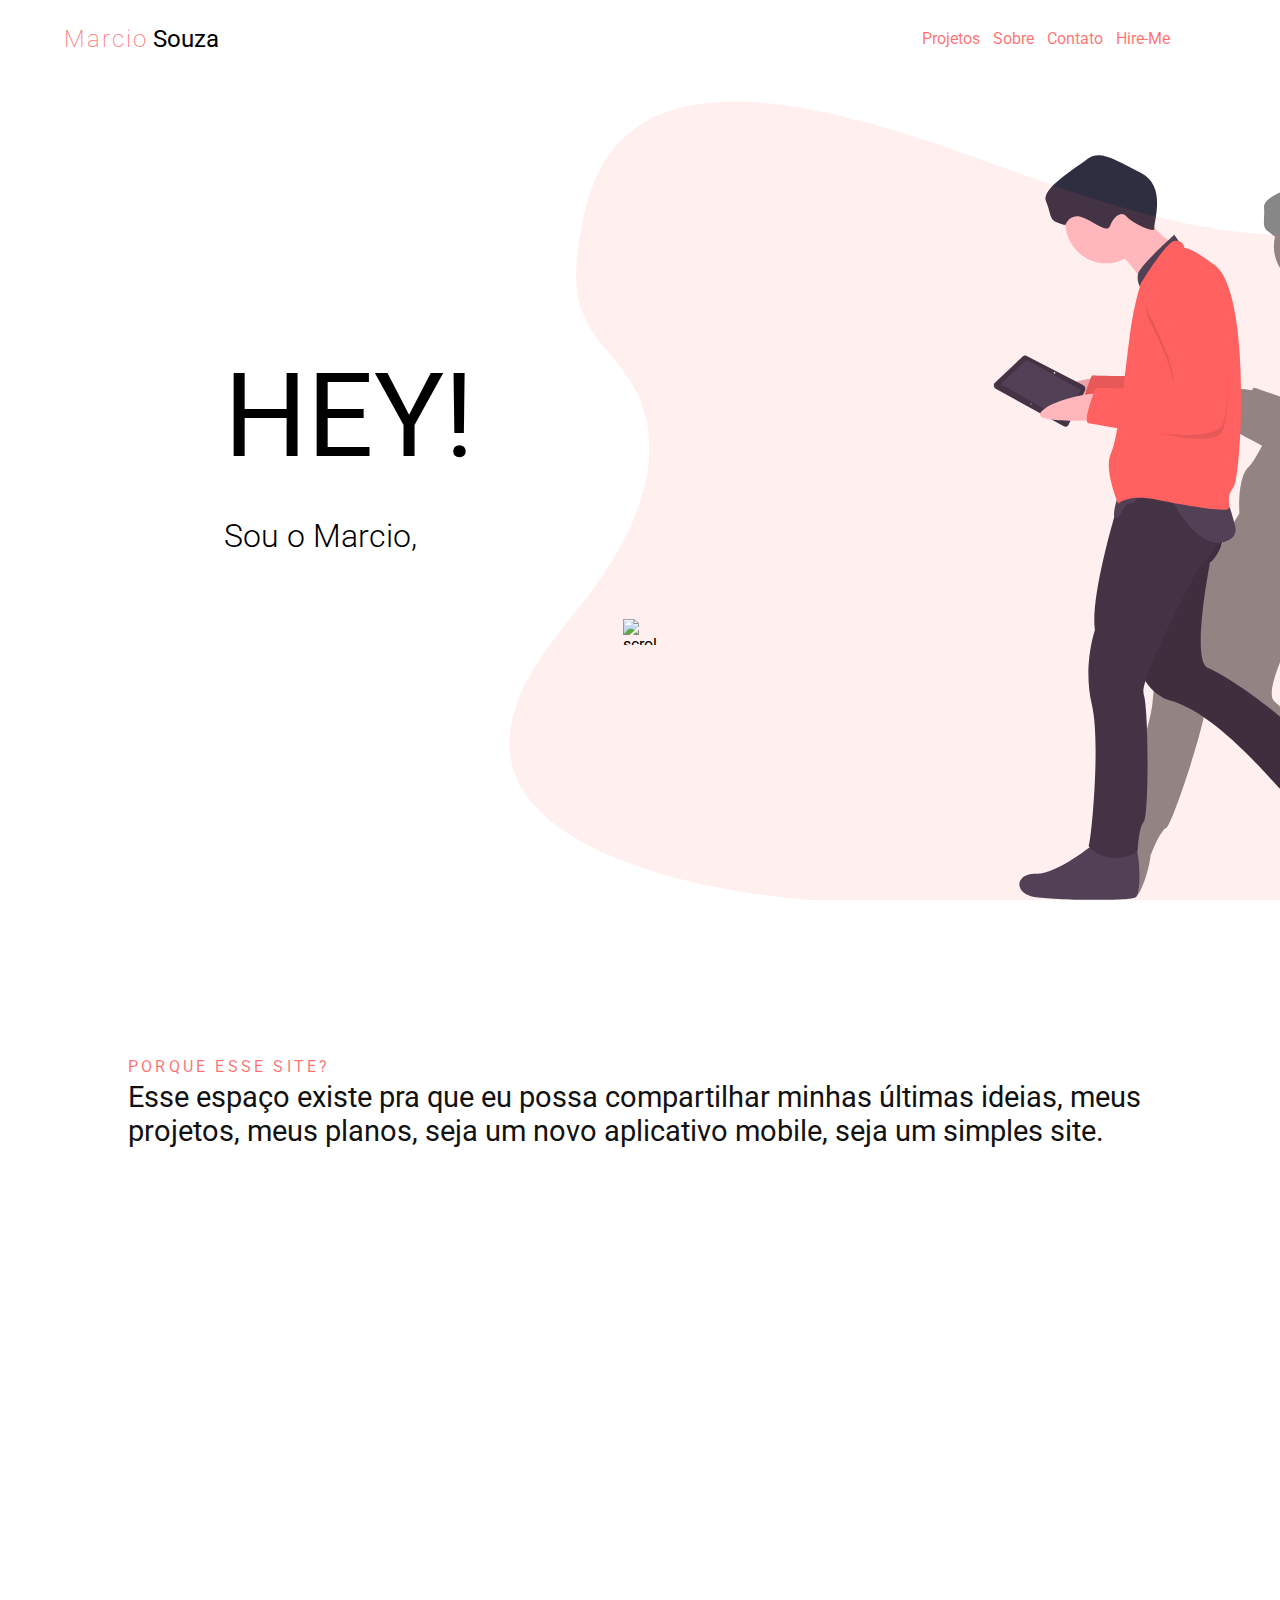
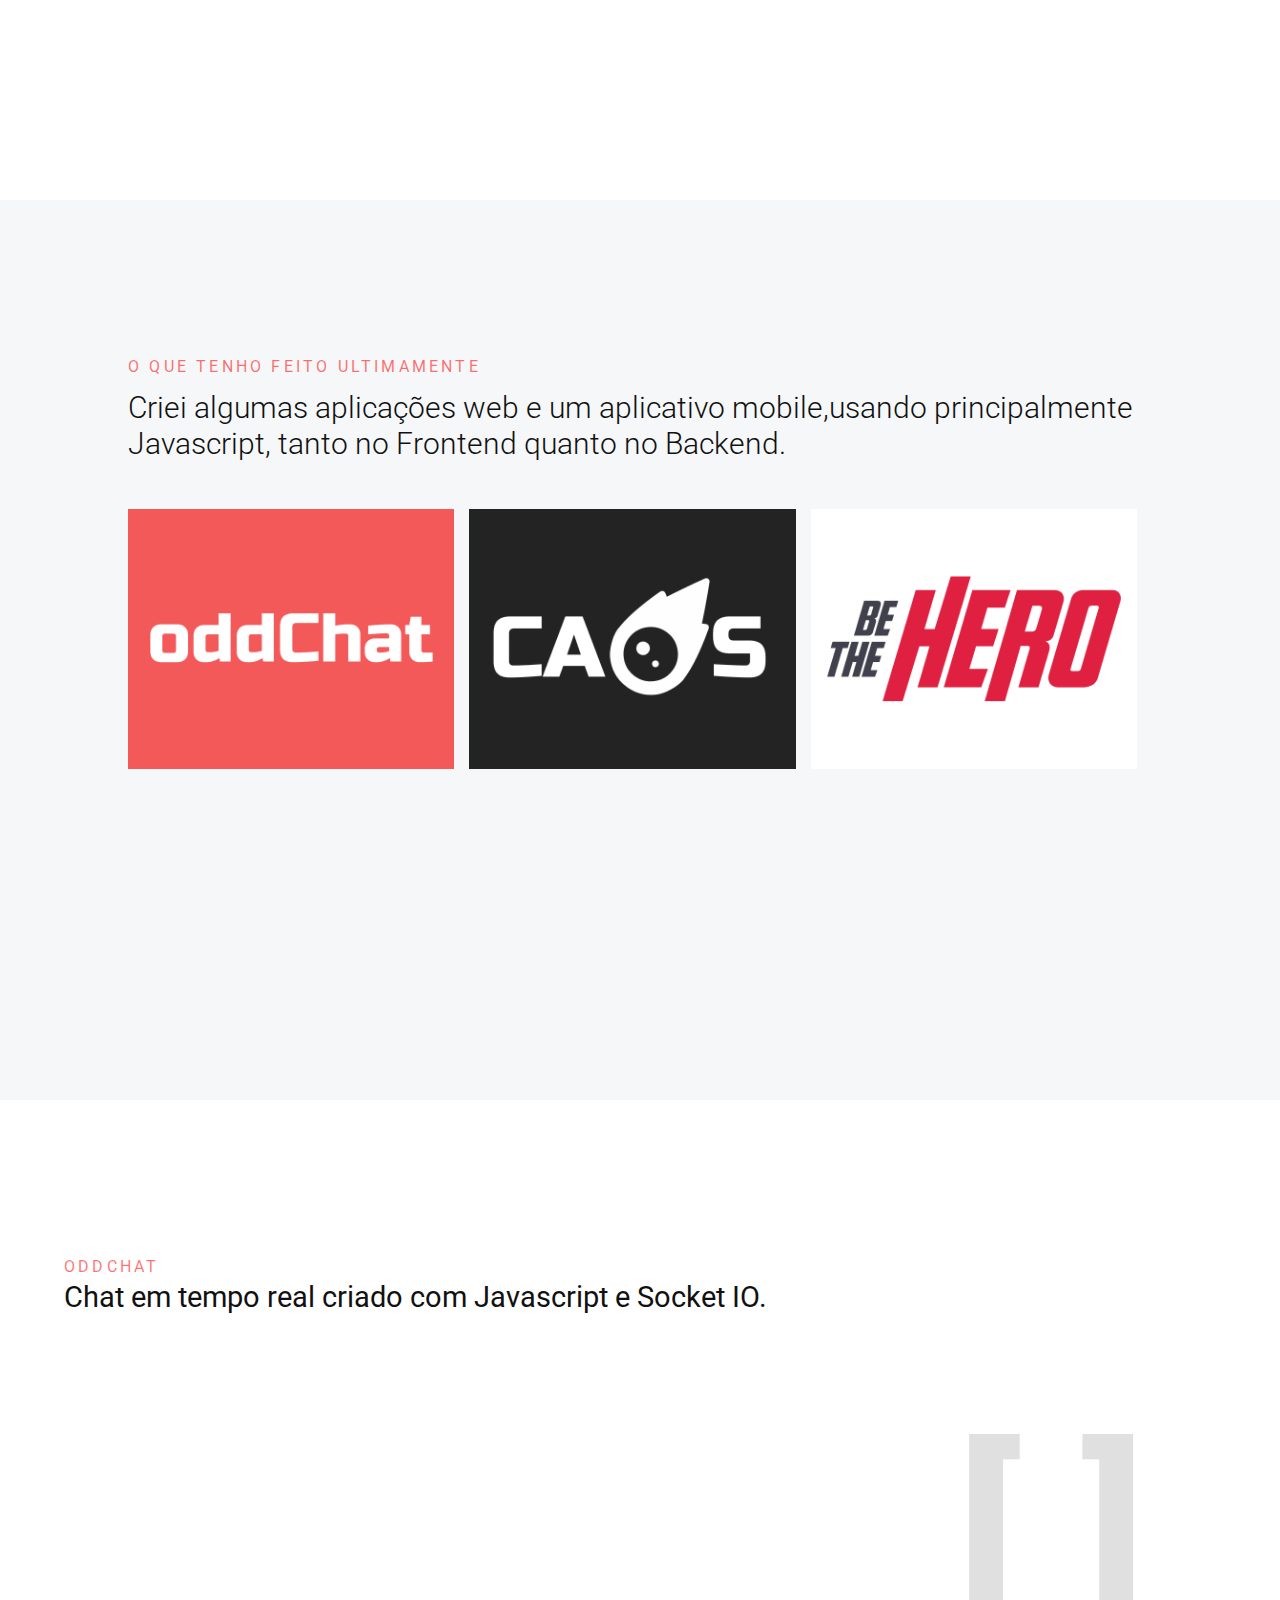
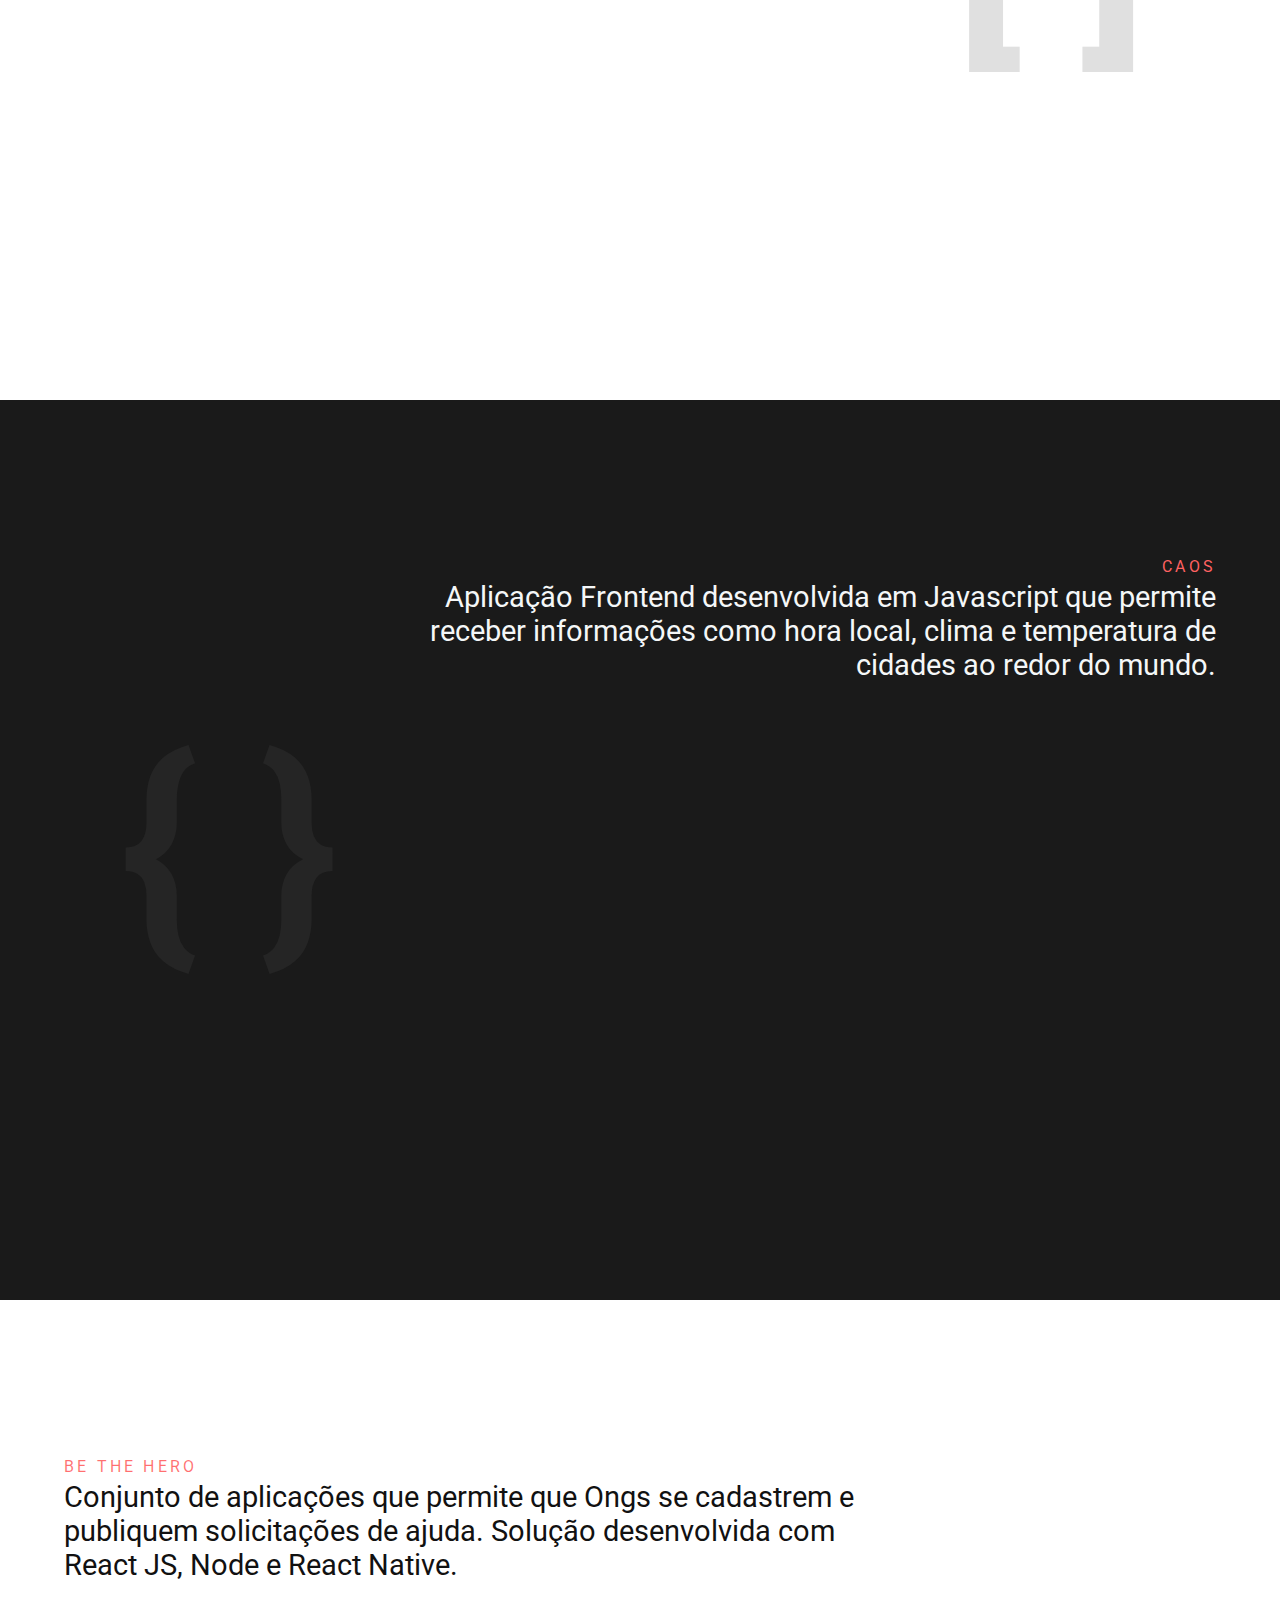
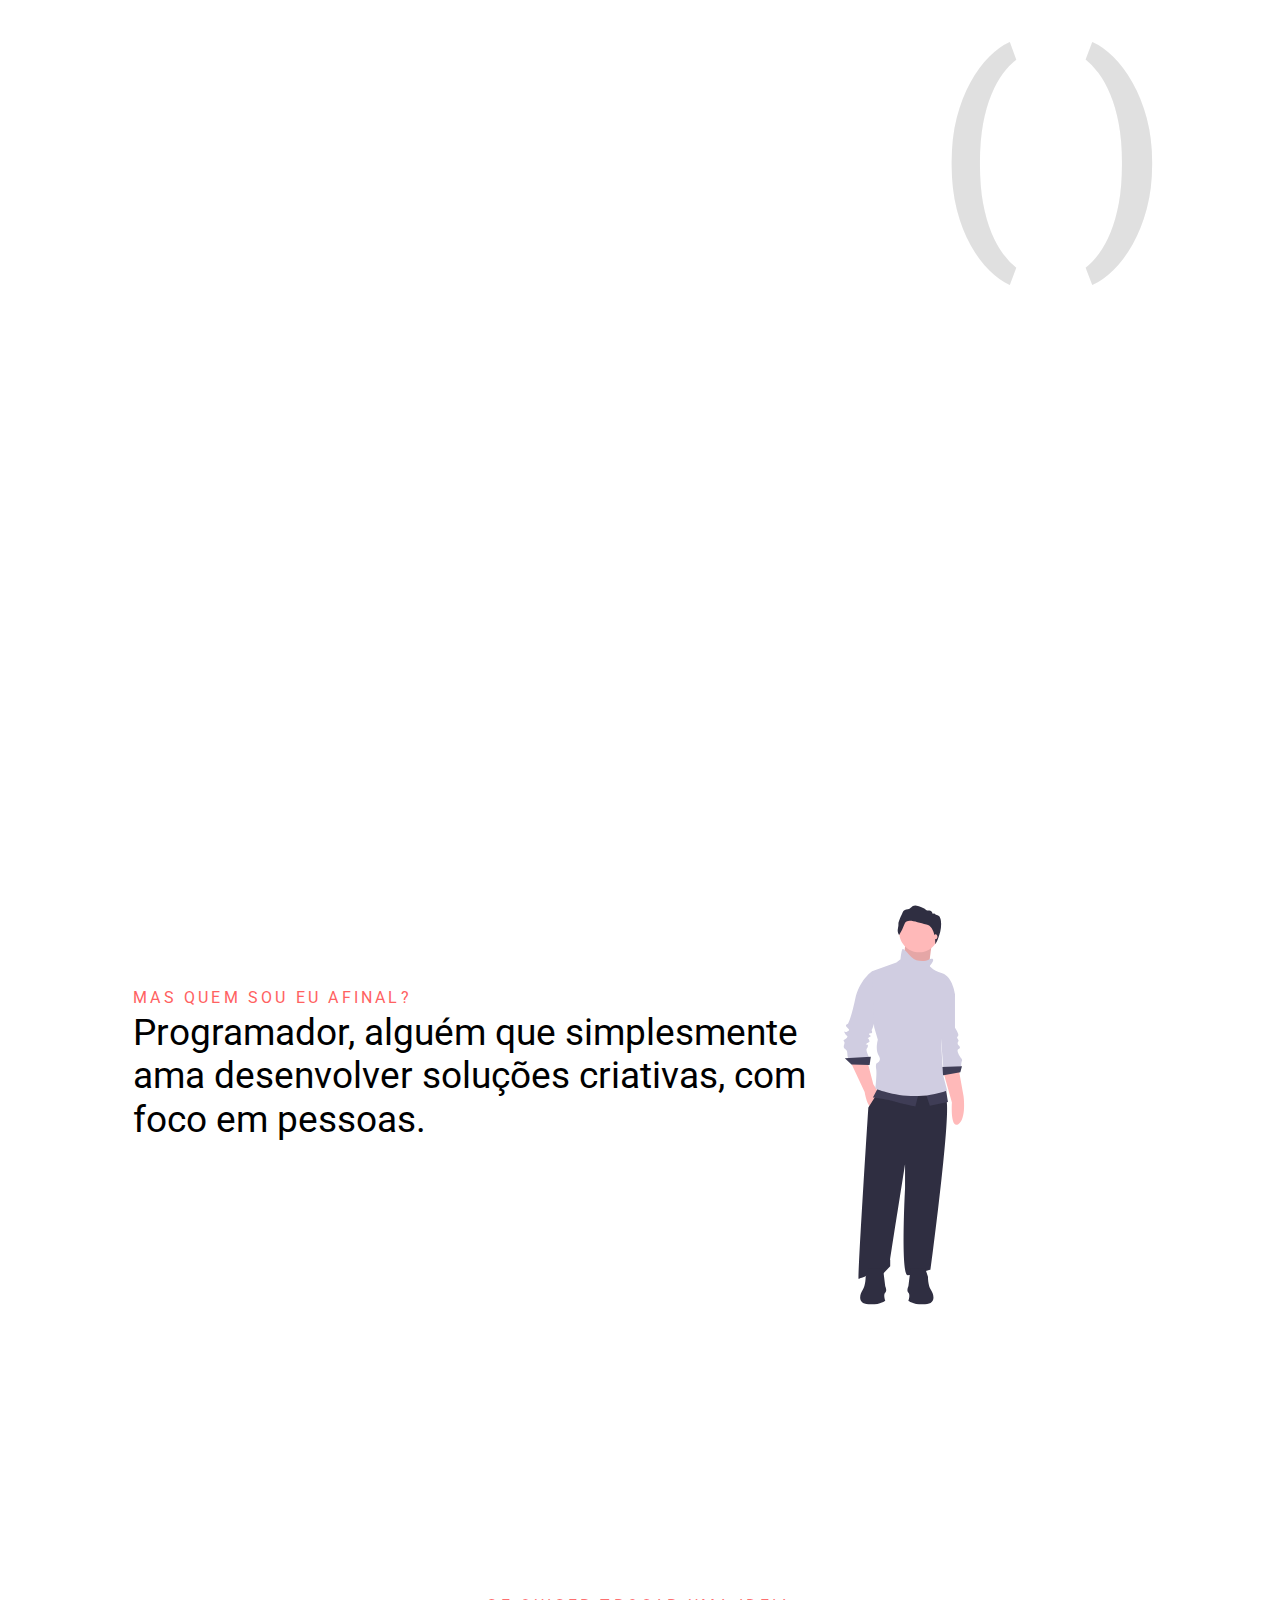
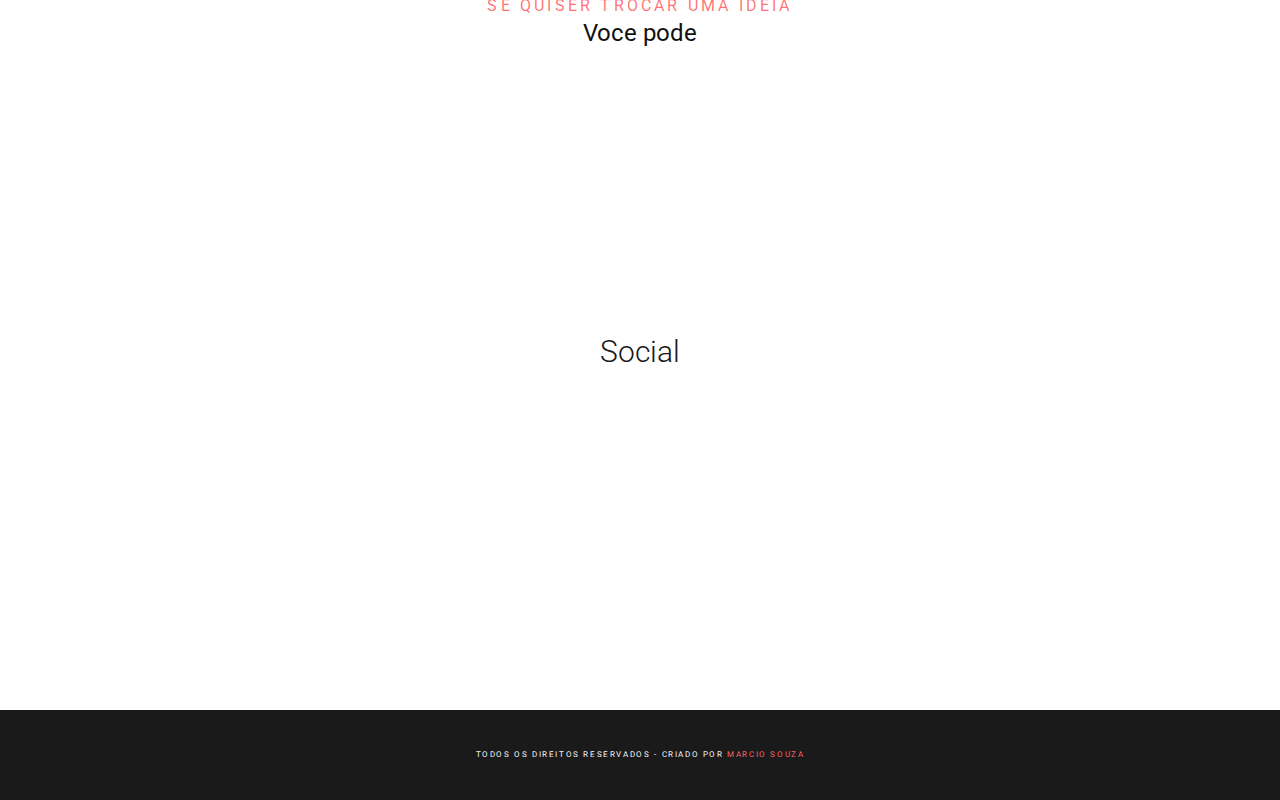
==== index.html @ 7c74c084 "Add Curriculum page" ====
<!DOCTYPE html>
<html lang="en">

<head>
    <meta charset="UTF-8">
    <meta name="viewport" content="width=device-width, initial-scale=1.0">
    <link href="https://fonts.googleapis.com/css2?family=Roboto:wght@300;400;500&display=swap" rel="stylesheet">
    <script src="https://kit.fontawesome.com/8a234aa519.js" crossorigin="anonymous"></script>
    <link rel="stylesheet" href="main.css">
    <link rel="shortcut icon" href="./images/old.png">
    <title>Marcio Souza</title>
</head>

<body class="roll">



    <div id="preloader">
        <h3 id="forTypingPreloader" class="main-color"></h3>
    </div>


    <div id="main-container" class="">
        <svg class="heroWalking" width="1609" height="1037" viewBox="0 0 1609 1037" fill="none"
            xmlns="http://www.w3.org/2000/svg">
            <g id="undraw_problem_solving_ft81 1">
                <g clip-path="url(#clip0)">
                    <path id="Vector"
                        d="M1343.09 1035.92C1344.16 1034.97 1345.2 1034 1346.23 1033.01C1358.29 1021.28 1379.91 996.908 1390.16 985.236C1390.87 984.418 1391.41 983.459 1391.73 982.419C1392.05 981.38 1392.15 980.284 1392.02 979.204C1391.89 978.124 1391.53 977.084 1390.97 976.151C1390.41 975.219 1389.66 974.415 1388.77 973.793L1368.87 959.887C1369.64 959.498 1370.07 959.279 1370.07 959.279L1355.79 938.611C1357.37 907.036 1290.2 821.11 1273.39 808.261C1256.59 795.413 1312.83 693.924 1312.83 693.924C1321.39 690.61 1328.3 683.574 1333.6 676.114C1333.92 676.172 1334.24 676.235 1334.57 676.282L1341.77 675.618C1344.77 675.342 1347.59 674.011 1349.71 671.859C1351.83 669.708 1353.12 666.876 1353.35 663.863C1354.09 655.366 1354.36 646.833 1354.15 638.306C1355.62 633.886 1355.65 625.905 1365.24 619.574C1377.78 611.295 1458.33 404.141 1421.27 366.221C1421.27 366.221 1405.48 342.596 1396.55 339.704C1396.55 339.704 1397.96 332.785 1392.66 329.675L1390.09 321.566C1390.09 321.566 1386.63 323.09 1381.5 325.479C1377.47 319.557 1373.88 313.353 1370.75 306.914C1372.53 299.173 1399.26 265.071 1375.29 241.493C1350.96 217.572 1338.94 201.34 1320.82 207.811C1302.7 214.282 1260.12 223.938 1261.36 239.151C1262.61 254.364 1258.21 260.343 1266.05 266.587C1273.9 272.83 1274.17 272.314 1274.17 272.314L1274.17 272.313C1272.24 279.872 1272.22 287.792 1274.12 295.36C1276.01 302.928 1279.76 309.904 1285.02 315.658C1290.29 321.412 1296.9 325.762 1304.27 328.316C1311.63 330.87 1319.52 331.546 1327.21 330.284C1330.85 337.258 1333.84 344.545 1336.17 352.058C1333.93 356.322 1333.17 361.213 1334.01 365.957C1325.84 378.033 1318.42 390.594 1311.78 403.57C1306.46 413.834 1296.63 435.569 1285.85 458.729C1266.93 452.621 1249.82 446.442 1249.82 446.442C1249.82 446.442 1248.83 447.612 1247.27 449.533C1241.91 448.621 1236.49 448.111 1231.06 448.007L1185.37 401.965C1184.76 401.263 1183.91 400.811 1182.99 400.696C1182.07 400.58 1181.13 400.81 1180.37 401.341L1140.22 420.385C1139.74 420.827 1139.36 421.362 1139.1 421.956C1138.83 422.551 1138.69 423.194 1138.68 423.845C1138.67 424.496 1138.79 425.142 1139.04 425.744C1139.29 426.346 1139.66 426.891 1140.12 427.347L1179.9 469.608C1176.78 472.96 1182.09 477.057 1190.67 481.055L1201.12 492.158C1201.46 492.583 1201.89 492.929 1202.37 493.172C1202.86 493.414 1203.39 493.547 1203.93 493.561C1204.48 493.575 1205.02 493.47 1205.51 493.254C1206.01 493.037 1206.46 492.714 1206.81 492.307L1210.36 488.572C1216.82 490.702 1223.22 492.589 1228.4 494.041C1228.02 495.903 1228.29 497.27 1229.49 497.861C1231.68 498.933 1243.31 505.406 1259.18 513.498C1252.83 525.472 1247.31 534.604 1243.57 538.21C1232.15 549.253 1232.42 579.724 1233.01 591.677C1229.36 597.14 1224.26 605.514 1224.37 609.412C1204.23 639.44 1168.41 696.065 1162.86 726.8C1162.86 726.8 1136.82 761.56 1133.14 807.264C1129.46 852.967 1082.9 958.827 1079.94 960.338C1079.49 960.568 1079.56 961.511 1080.11 962.9C1064.73 968.227 1104.72 1036.24 1112.86 1033.94C1119.94 1031.94 1130.64 995.704 1130.62 984.569C1130.87 984.506 1131.11 984.461 1131.35 984.394C1131.35 984.394 1141.14 957.945 1148.53 954.167C1155.91 950.389 1193.84 833.094 1193.68 814.53C1193.66 811.682 1196.12 806.901 1200.3 800.857C1203.22 812.908 1210.41 823.488 1220.53 830.632C1274.28 866.549 1310.87 978.363 1317.57 980.532C1317.96 980.634 1318.36 980.676 1318.76 980.657C1319.33 996.604 1319.02 1026.84 1308.73 1030.74C1305.64 1031.9 1302.86 1033.76 1300.6 1036.18"
                        fill="#878787" />
                    <path id="Vector_2"
                        d="M1067.92 466.064C1067.92 466.064 993.454 477.838 1002.61 462.979C1011.76 448.121 1060.49 433.274 1069.42 436.375C1078.36 439.476 1067.92 466.064 1067.92 466.064Z"
                        fill="#FFC1C7" />
                    <path id="Vector_3" opacity="0.1"
                        d="M1067.92 466.064C1067.92 466.064 993.454 477.838 1002.61 462.979C1011.76 448.121 1060.49 433.274 1069.42 436.375C1078.36 439.476 1067.92 466.064 1067.92 466.064Z"
                        fill="black" />
                    <path id="Vector_4"
                        d="M1153.32 299.904C1153.32 299.904 1105.21 312.82 1127.51 353.915C1127.51 353.915 1163.88 425.537 1148.62 430.233C1133.37 434.93 1062.98 432.582 1062.98 432.582C1062.98 432.582 1046.55 472.502 1054.77 473.676C1062.98 474.851 1194.38 501.856 1208.46 476.025C1222.54 450.194 1208.46 338.651 1208.46 338.651C1208.46 338.651 1188.51 283.466 1153.32 299.904Z"
                        fill="#FF6161" />
                    <path id="Vector_5" opacity="0.1"
                        d="M1153.32 299.904C1153.32 299.904 1105.21 312.82 1127.51 353.915C1127.51 353.915 1163.88 425.537 1148.62 430.233C1133.37 434.93 1062.98 432.582 1062.98 432.582C1062.98 432.582 1046.55 472.502 1054.77 473.676C1062.98 474.851 1194.38 501.856 1208.46 476.025C1222.54 450.194 1208.46 338.651 1208.46 338.651C1208.46 338.651 1188.51 283.466 1153.32 299.904Z"
                        fill="black" />
                    <path id="Vector_6"
                        d="M1289.41 910.455C1289.41 910.455 1310.53 960.943 1298.8 970.336C1287.06 979.729 1289.41 997.341 1297.62 997.341C1305.84 997.341 1324.61 980.903 1335.17 960.943C1343.03 946.074 1356.11 916.219 1362.26 901.956C1362.7 900.957 1362.91 899.879 1362.9 898.791C1362.88 897.703 1362.64 896.63 1362.18 895.643C1361.73 894.655 1361.07 893.775 1360.25 893.061C1359.43 892.346 1358.47 891.813 1357.43 891.496L1323.43 881.102L1289.41 910.455Z"
                        fill="#3F3D56" />
                    <path id="Vector_7"
                        d="M1066.5 971.51C1066.5 971.51 1021.92 1007.91 998.451 1006.73C974.987 1005.56 971.467 1030.22 998.451 1033.74C1025.44 1037.26 1106.39 1038.44 1113.43 1033.74C1120.47 1029.04 1118.12 979.729 1113.43 978.555C1108.73 977.381 1066.5 971.51 1066.5 971.51Z"
                        fill="#3F3D56" />
                    <path id="Vector_8"
                        d="M1217.84 596.961C1217.84 596.961 1217.84 633.359 1199.07 648.623C1199.07 648.623 1176.78 762.514 1196.73 769.559C1216.67 776.604 1307.01 837.658 1315.22 868.186L1335.17 883.45C1335.17 883.45 1298.8 919.848 1291.76 919.848C1284.72 919.848 1215.5 824.743 1153.32 807.131C1153.32 807.131 1114.6 797.738 1115.77 747.25C1116.95 696.762 1162.7 562.911 1162.7 562.911H1215.5L1217.84 596.961Z"
                        fill="#2F2E41" />
                    <path id="Vector_9" opacity="0.1"
                        d="M1217.84 596.961C1217.84 596.961 1217.84 633.359 1199.07 648.623C1199.07 648.623 1176.78 762.514 1196.73 769.559C1216.67 776.604 1307.01 837.658 1315.22 868.186L1335.17 883.45C1335.17 883.45 1298.8 919.848 1291.76 919.848C1284.72 919.848 1215.5 824.743 1153.32 807.131C1153.32 807.131 1114.6 797.738 1115.77 747.25C1116.95 696.762 1162.7 562.911 1162.7 562.911H1215.5L1217.84 596.961Z"
                        fill="black" />
                    <path id="Vector_10"
                        d="M1095.83 572.304C1095.83 572.304 1060.63 682.673 1066.5 726.116C1066.5 726.116 1052.42 767.21 1062.98 811.828C1073.54 856.445 1061.81 971.51 1059.46 973.858C1057.11 976.207 1085.27 1000.86 1115.77 980.903C1115.77 980.903 1116.95 952.724 1122.81 946.853C1128.68 940.983 1128.68 817.698 1122.81 800.086C1116.95 782.474 1186.17 654.493 1186.17 654.493C1186.17 654.493 1223.71 620.443 1209.63 602.831C1195.55 585.219 1210.8 549.995 1210.8 549.995L1104.04 557.04L1095.83 572.304Z"
                        fill="#2F2E41" />
                    <path id="Vector_11"
                        d="M1079.4 303.427C1105.32 303.427 1126.33 282.4 1126.33 256.461C1126.33 230.523 1105.32 209.496 1079.4 209.496C1053.49 209.496 1032.47 230.523 1032.47 256.461C1032.47 282.4 1053.49 303.427 1079.4 303.427Z"
                        fill="#FFC1C7" />
                    <path id="Vector_12"
                        d="M1109.91 235.327C1109.91 235.327 1147.45 278.77 1156.84 279.944C1166.22 281.118 1126.33 331.606 1126.33 331.606C1126.33 331.606 1104.04 294.034 1088.79 290.511C1073.54 286.989 1109.91 235.327 1109.91 235.327Z"
                        fill="#FFC1C7" />
                    <path id="Vector_13"
                        d="M1163.88 278.77L1158.01 270.551C1158.01 270.551 1117.59 306.615 1116.09 316.175C1115.09 321.54 1116.24 327.085 1119.29 331.606L1142.76 321.039L1154.49 297.556L1163.88 278.77Z"
                        fill="#3F3D56" />
                    <path id="Vector_14"
                        d="M1093.48 569.956C1093.48 569.956 1084.1 598.135 1091.14 596.961C1098.18 595.787 1098.18 580.523 1106.39 580.523C1114.6 580.523 1119.29 567.607 1119.29 567.607L1093.48 569.956Z"
                        fill="#3F3D56" />
                    <path id="Vector_15"
                        d="M1153.32 572.304C1153.32 572.304 1180.3 631.011 1214.32 625.14L1220.97 622.29C1223.74 621.102 1226.01 618.968 1227.37 616.268C1228.72 613.568 1229.08 610.476 1228.37 607.537C1225.13 594.014 1219.17 572.304 1214.32 572.304H1153.32Z"
                        fill="#3F3D56" />
                    <path id="Vector_16"
                        d="M1032.58 259.409C1032.58 259.409 1037.17 244.72 1052.42 250.591C1067.67 256.461 1080.58 269.377 1084.1 259.984C1087.62 250.591 1096.62 241.95 1102.68 249.205C1108.73 256.461 1136.31 269.964 1135.13 262.919C1133.96 255.874 1149.8 214.192 1119.29 198.929C1088.79 183.665 1072.36 171.924 1057.11 183.665C1041.86 195.406 1004.32 217.715 1010.18 231.804C1016.05 245.894 1013.7 252.939 1023.09 256.461C1032.47 259.984 1032.58 259.409 1032.58 259.409Z"
                        fill="#2F2E41" />
                    <path id="Vector_17"
                        d="M1169.74 285.815C1169.74 285.815 1168.57 275.247 1158.01 277.596C1147.45 279.944 1119.29 326.909 1119.29 326.909C1114.7 341.904 1111.17 357.207 1108.73 372.701C1104.04 400.88 1094.66 504.204 1085.27 521.816C1075.88 539.428 1093.48 580.523 1093.48 580.523C1093.48 580.523 1104.04 568.781 1138.06 575.826C1172.09 582.871 1216.67 589.916 1220.19 586.394C1223.71 582.871 1216.67 573.478 1226.06 561.737C1235.44 549.995 1248.35 328.084 1201.42 303.427C1201.42 303.427 1179.13 285.815 1169.74 285.815Z"
                        fill="#FF6161" />
                    <path id="Vector_18" opacity="0.1"
                        d="M1158.01 321.039C1158.01 321.039 1109.91 333.954 1132.2 375.049C1132.2 375.049 1168.57 446.671 1153.32 451.368C1138.06 456.064 1067.67 453.716 1067.67 453.716C1067.67 453.716 1060.05 478.96 1068.26 480.134C1076.47 481.308 1199.07 522.99 1213.15 497.159C1227.23 471.328 1213.15 359.785 1213.15 359.785C1213.15 359.785 1193.21 304.601 1158.01 321.039Z"
                        fill="black" />
                    <path id="Vector_19"
                        d="M952.735 448.216L1030.71 491.081C1031.17 491.382 1031.68 491.58 1032.21 491.661C1032.75 491.742 1033.3 491.704 1033.82 491.551C1034.34 491.397 1034.82 491.131 1035.23 490.771C1035.63 490.412 1035.96 489.967 1036.17 489.47L1055.28 449.51C1055.64 448.371 1055.58 447.14 1055.11 446.04C1054.64 444.941 1053.79 444.047 1052.72 443.52L987.98 410.124C987.182 409.644 986.236 409.475 985.322 409.65C984.408 409.825 983.59 410.331 983.026 411.071L950.687 441.562C950.369 442.13 950.169 442.756 950.1 443.404C950.031 444.051 950.094 444.706 950.286 445.328C950.477 445.951 950.793 446.528 951.214 447.024C951.635 447.52 952.153 447.926 952.735 448.216V448.216Z"
                        fill="#2F2E41" />
                    <path id="Vector_20"
                        d="M957.938 442.312L1031.04 484.129L1050.5 449.04L987.782 414.91L957.938 442.312Z"
                        fill="#3F3D56" />
                    <path id="Vector_21"
                        d="M1020.67 430.465C1021.06 430.14 1021.06 429.506 1020.68 429.05C1020.3 428.593 1019.68 428.486 1019.29 428.811C1018.9 429.136 1018.89 429.77 1019.27 430.226C1019.65 430.683 1020.28 430.79 1020.67 430.465Z"
                        fill="#F2F2F2" />
                    <path id="Vector_22"
                        d="M993.296 466.088C993.555 465.871 993.56 465.449 993.306 465.144C993.052 464.84 992.636 464.769 992.377 464.985C992.117 465.202 992.113 465.624 992.367 465.929C992.621 466.233 993.037 466.304 993.296 466.088Z"
                        fill="#F2F2F2" />
                    <path id="Vector_23"
                        d="M1069.01 483.857C1069.01 483.857 993.804 489.132 1004.21 475.122C1014.61 461.113 1064.44 450.546 1073.08 454.41C1081.71 458.274 1069.01 483.857 1069.01 483.857Z"
                        fill="#FFC1C7" />
                    <path id="Vector_24"
                        d="M1158.01 313.994C1158.01 313.994 1109.91 326.91 1132.2 368.004C1132.2 368.004 1168.57 439.627 1153.32 444.323C1138.06 449.02 1067.67 446.671 1067.67 446.671C1067.67 446.671 1051.25 486.592 1059.46 487.766C1067.67 488.94 1199.07 515.945 1213.15 490.114C1227.23 464.283 1213.15 352.74 1213.15 352.74C1213.15 352.74 1193.21 297.556 1158.01 313.994Z"
                        fill="#FF6161" />
                    <path id="Vector_25" opacity="0.1"
                        d="M1282.11 270.925C1183.9 267.815 1090.36 238.938 1001.02 207.338C911.686 175.738 823.23 140.724 727.368 124.053C665.711 113.284 595.207 111.764 545.523 141.871C497.721 170.9 482.272 220.871 473.956 267.276C467.719 302.208 464.032 338.95 481.165 371.642C493.047 394.34 514.156 413.416 528.754 435.16C579.531 510.802 543.641 604.081 488.601 677.939C462.803 712.581 432.847 745.674 412.922 782.527C392.996 819.38 383.785 861.665 401.206 899.292C418.491 936.615 459.661 964.594 504.246 984.292C594.827 1024.3 701.524 1035.76 805.657 1042.24C1036.05 1056.6 1267.68 1050.38 1498.68 1044.16C1584.18 1041.85 1670.04 1039.52 1754.14 1027.48C1800.85 1020.79 1849.08 1010.17 1882.98 984.624C1926.02 952.097 1936.68 897.011 1907.85 856.233C1859.47 787.821 1725.75 770.818 1691.89 697.403C1673.27 656.997 1692.39 611.974 1719.43 574.499C1777.46 494.089 1874.72 423.563 1879.85 331.651C1883.37 268.534 1836.62 205.32 1764.32 175.448C1688.54 144.138 1583.46 148.078 1527.59 199.901C1469.98 253.135 1368.83 273.662 1282.11 270.925Z"
                        fill="#FF6161" />
                </g>
            </g>
            <defs>
                <clipPath id="clip0">
                    <rect width="1609" height="1037" fill="white" />
                </clipPath>
            </defs>
        </svg>
        <header>
            <div class="logo">
                <h2 class="main-name">Marcio</h2>
                <h2 class="middle-name">Souza</h2>
            </div>
            <nav>
                <a class="hide-desktop" href="#">
                    <img src="./images/menu-aberto.svg" id="menu" class="menu" alt="toggle menu">
                </a>

                <ul id="nav" class="show-desktop hide-mobile">
                    <li id="exit" class="exit-btn hide-desktop">X</li>
                    <li><a class="useScrollToSection" href=".whatido">Projetos</a></li>
                    <li><a class="useScrollToSection" href=".whythissite">Sobre</a></li>
                    <li><a class="useScrollToSection" href="footer">Contato</a></li>
                    <li><a href="curriculum.html">Hire-Me</a></li>
                </ul>
            </nav>
        </header>

        <section id="home">
            <div>
                <div class="mainTextBox">
                    <span id="firstsentence" class="large">HEY!</span>

                    <div class="typed-box">
                        <span id="secondsentence">Sou o Marcio,</span>
                        <span class="forTyping" id="forTyping"></span>
                    </div>
                </div>
            </div>
            <img src="./images/seta-para-baixo.svg" alt="scroll down" class="scroll">
        </section>
    </div>

    <div class="whythissite">
        <div class="text-box">
            <h6>PORQUE ESSE SITE?</h6>
            <h1>Esse espaço existe pra que eu possa compartilhar minhas últimas ideias, meus projetos, meus planos, seja
                um novo aplicativo mobile, seja um simples site.</h1>
        </div>
    </div>

    <div class="whatido">
        <div class="main-box">
            <div class="text-box">
                <h6>O QUE TENHO FEITO ULTIMAMENTE</h6>
                <h3>Criei algumas aplicações web e um aplicativo mobile,usando principalmente Javascript, tanto no
                    Frontend quanto no Backend.</h3>
            </div>
            <div class="images-box">

                <a href="https://odd-chat.herokuapp.com/" target="blank">
                    <img src="images/oddChatt.png" alt="Projeto Chat">
                    <button>
                        <h3>OddChat</h3>
                        <h6>Projeto em Node e Socke.IO</h6>
                    </button>
                </a>

                <a href="https://marciobugado.github.io/Caos/" target="blank"><img src="images/Caos_.png"
                        alt="Projeto Caos">
                    <button>
                        <h3>Caos</h3>
                        <h6>Projeto Frontend em JS</h6>
                    </button>
                </a>

                <a href="https://be-theherofrontend.herokuapp.com/" target="blank"><img src="images/Be.png"
                        alt="Projeto Be the Hero">
                    <button>
                        <h3>Be The Hero</h3>
                        <h6>Aplicação Frontend em React</h6>
                    </button>
                </a>
            </div>
        </div>
    </div>

    <div class="whythissite-odd">
        <div class="text-box">
            <h6>oddChat</h6>
            <h1>Chat em tempo real criado com Javascript e Socket IO.</h1>
        </div>
        <div class="textIconCode">
            <h2>[ ]</h2>
        </div>
    </div>

    <div class="whythissite-caos">
        <div class="textIconCode">
            <h2>{ }</h2>
        </div>
        <div class="text-box">
            <h6>Caos</h6>
            <h1>Aplicação Frontend desenvolvida em Javascript que permite receber informações como hora local, clima e
                temperatura de cidades ao redor do mundo.</h1>
        </div>
    </div>

    <div class="whythissite-hero">
        <div class="text-box">
            <h6>Be The Hero</h6>
            <h1>Conjunto de aplicações que permite que Ongs se cadastrem e publiquem solicitações de ajuda.
                Solução desenvolvida com React JS, Node e React Native.</h1>
        </div>
        <div class="textIconCode">
            <h2>( )</h2>
        </div>
    </div>


    <div class="whoami">
        <div class="whoami-main">
            <div class="whoami-text">
                <h6 class="main-color">Mas quem sou eu afinal?</h6>
                <h1>Programador, alguém que simplesmente ama desenvolver soluções criativas, com foco em pessoas.</h1>
            </div>
            <svg width="1406" height="737" viewBox="0 0 1406 737" fill="none" xmlns="http://www.w3.org/2000/svg">
                <rect width="1406" height="737" fill="#fff" />
                <g id="hole">
                    <g id="main">
                        <g id="Guy">
                            <path id="Vector"
                                d="M1075.7 395.921L1086.13 433.123C1086.13 433.123 1083.98 466.075 1094.01 459.628C1104.27 453.03 1100.45 425.243 1100.45 425.243L1094.44 391.868L1075.7 395.921Z"
                                fill="#FFB9B9" />
                            <path id="Vector_2"
                                d="M1081.27 291.561L1089.88 300.173V341.208C1089.88 341.208 1094.95 348.807 1093.93 350.833C1092.92 352.86 1091.91 352.86 1092.92 354.38C1093.93 355.899 1094.95 356.913 1093.93 357.926C1092.92 358.939 1092.92 361.472 1093.93 362.485C1094.95 363.499 1096.97 365.018 1095.45 366.538C1093.93 368.058 1091.91 367.045 1093.93 372.617C1095.96 378.19 1099.51 379.71 1098.49 381.736C1097.48 383.763 1097.48 388.829 1097.48 388.829L1075.7 391.868L1071.14 334.622L1081.27 291.561Z"
                                fill="#D0CDE1" />
                            <path id="Vector_3"
                                d="M1098.49 388.322L1073.16 389.335L1074.18 399.974L1096.47 395.921L1098.49 388.322Z"
                                fill="#3F3D56" />
                            <path id="Vector_4"
                                d="M1028.84 238.621L1025.8 269.017L1056.7 273.576L1058.98 256.099L1061.26 238.621H1028.84Z"
                                fill="#FFB9B9" />
                            <path id="Vector_5" opacity="0.1"
                                d="M1028.84 238.621L1025.8 269.017L1056.7 273.576L1058.98 256.099L1061.26 238.621H1028.84Z"
                                fill="black" />
                            <path id="Vector_6"
                                d="M961.711 383.256L978.935 420.238C978.935 420.238 981.975 437.463 986.534 437.969C991.094 438.476 995.653 420.238 995.653 420.238L989.574 410.613L982.481 383.256H961.711Z"
                                fill="#FFB9B9" />
                            <path id="Vector_7"
                                d="M997.68 416.692L983.495 438.982C983.495 438.982 969.816 651.249 971.843 649.73C973.869 648.21 980.455 647.703 982.988 643.65C985.521 639.598 1001.23 643.65 1001.23 643.65L1010.34 634.025V626.426C1010.34 624.906 1028.58 508.894 1028.58 508.894V538.277C1028.58 538.277 1023.01 646.183 1032.13 645.17C1041.25 644.157 1059.99 638.078 1059.99 638.078C1059.99 638.078 1086.84 436.449 1078.74 428.85C1070.63 421.251 1067.08 404.027 1067.08 404.027L997.68 416.692Z"
                                fill="#2F2E41" />
                            <path id="Vector_8"
                                d="M1045.81 248.5C1059.24 248.5 1070.12 237.612 1070.12 224.183C1070.12 210.753 1059.24 199.866 1045.81 199.866C1032.38 199.866 1021.49 210.753 1021.49 224.183C1021.49 237.612 1032.38 248.5 1045.81 248.5Z"
                                fill="#FFB9B9" />
                            <path id="Vector_9"
                                d="M991.6 273.83L988.054 271.803C988.054 271.803 972.349 282.442 967.283 306.252C962.217 330.063 958.671 336.142 958.671 336.142C958.671 336.142 953.605 337.155 957.151 340.701C960.698 344.248 960.698 343.741 957.658 345.767C954.618 347.794 952.592 343.741 954.618 347.794C956.645 351.847 959.178 350.833 957.151 353.366C955.125 355.899 951.579 355.9 953.605 357.926C955.631 359.952 951.579 364.512 954.112 366.538C956.645 368.565 957.658 369.071 957.658 372.617C957.642 374.687 957.985 376.744 958.671 378.697H985.015C985.015 378.697 979.948 369.071 981.468 367.045C982.988 365.018 983.495 362.992 982.481 361.979C981.468 360.966 978.429 362.992 981.468 360.459C984.508 357.926 985.521 359.446 984.508 356.406C983.495 353.367 981.468 354.886 983.495 353.366C985.521 351.847 987.041 352.353 986.028 350.834C985.015 349.314 982.988 349.314 985.015 348.301C987.041 347.287 988.561 348.301 988.054 345.767C987.548 343.234 987.041 344.248 988.054 343.235C989.067 342.221 999.706 307.772 999.706 306.759C999.706 305.746 991.6 273.83 991.6 273.83Z"
                                fill="#D0CDE1" />
                            <path id="Vector_10"
                                d="M986.534 376.67L954.618 378.697L962.724 386.296L985.015 386.802L986.534 376.67Z"
                                fill="#3F3D56" />
                            <path id="Vector_11"
                                d="M995.653 414.666L989.067 426.824C989.067 426.824 1008.82 429.357 1015.92 431.89C1023.01 434.423 1041.25 437.969 1041.25 437.969L1045.81 420.238L995.653 414.666Z"
                                fill="#3F3D56" />
                            <path id="Vector_12"
                                d="M1053.41 420.238L1058.98 436.956L1081.27 432.397L1078.74 416.692L1053.41 420.238Z"
                                fill="#3F3D56" />
                            <path id="Vector_13"
                                d="M1062.52 256.605C1062.52 256.605 1061.01 255.592 1057.46 257.618C1053.91 259.645 1042.26 260.658 1036.69 254.579C1031.12 248.5 1027.06 243.433 1025.54 244.447C1024.02 245.46 1023.01 257.112 1023.01 257.112L1017.94 261.165L988.054 271.803L990.587 340.195L995.147 355.899C995.147 355.899 991.6 368.058 996.16 375.15C1000.72 382.243 993.627 384.776 993.627 384.776C993.627 384.776 992.107 386.802 993.12 391.868C994.133 396.934 992.107 415.679 992.107 415.679C992.107 415.679 1035.17 434.93 1080.26 418.212L1075.19 398.961L1072.66 355.899C1072.66 355.899 1075.19 348.807 1074.68 345.767C1074.18 342.728 1089.88 300.173 1089.88 300.173C1089.88 300.173 1087.35 278.896 1074.18 274.336C1061.01 269.777 1058.98 265.217 1058.98 265.217C1058.98 265.217 1065.06 258.632 1062.52 256.605Z"
                                fill="#D0CDE1" />
                            <path id="Vector_14"
                                d="M1021.32 227.298C1021.32 227.298 1018.8 223.51 1019.77 219.431C1020.35 217.115 1020.58 214.725 1020.45 212.341C1020.45 212.341 1022.49 205.736 1024.53 202.046C1026.57 198.355 1025.59 196.801 1032 195.636C1038.41 194.47 1035.79 186.118 1052.69 195.15C1053.26 195.946 1054.06 196.555 1054.97 196.901C1055.89 197.247 1056.89 197.313 1057.84 197.092C1061.34 196.413 1062.6 201.269 1062.6 201.269C1062.6 201.269 1064.93 199.909 1065.8 201.851C1066.68 203.794 1072.91 200.686 1072.91 213.797C1072.91 226.909 1065.82 238.621 1065.82 238.621C1065.82 238.621 1066.34 216.566 1054.78 214.332C1043.22 212.098 1030.79 205.591 1027.78 213.943C1026.15 218.631 1023.99 223.113 1021.32 227.298Z"
                                fill="#2F2E41" />
                            <path id="Vector_15"
                                d="M1066.07 232.542C1067.33 232.542 1068.35 231.181 1068.35 229.502C1068.35 227.823 1067.33 226.462 1066.07 226.462C1064.81 226.462 1063.79 227.823 1063.79 229.502C1063.79 231.181 1064.81 232.542 1066.07 232.542Z"
                                fill="#FFB9B9" />
                            <path id="Vector_16"
                                d="M1053.15 636.283L1056.72 646.971C1056.72 646.971 1056.72 657.66 1060.28 663.004C1063.84 668.348 1067.4 679.928 1053.15 680.818C1038.9 681.709 1032.67 676.365 1032.67 676.365C1032.67 676.365 1035.34 669.239 1032.67 666.567C1029.99 663.895 1032.67 658.551 1032.67 658.551L1035.34 637.173L1053.15 636.283Z"
                                fill="#2F2E41" />
                            <path id="Vector_17"
                                d="M983.749 636.283L980.186 646.971C980.186 646.971 980.186 657.66 976.623 663.004C973.06 668.348 969.497 679.928 983.749 680.818C998 681.709 1004.23 676.365 1004.23 676.365C1004.23 676.365 1001.56 669.239 1004.23 666.567C1006.91 663.895 1004.23 658.551 1004.23 658.551L1001.56 637.173L983.749 636.283Z"
                                fill="#2F2E41" />
                        </g>
                        <g id="Phone">
                            <path id="Vector_29"
                                d="M866.444 221.017H863.855V150.065C863.855 144.672 862.793 139.332 860.73 134.35C858.667 129.368 855.644 124.841 851.832 121.028C848.02 117.214 843.495 114.19 838.514 112.126C833.534 110.062 828.196 109 822.805 109H672.54C667.15 109 661.812 110.062 656.831 112.126C651.851 114.19 647.325 117.214 643.514 121.028C639.702 124.841 636.678 129.368 634.615 134.35C632.552 139.332 631.49 144.672 631.49 150.065V539.314C631.49 544.706 632.552 550.046 634.615 555.028C636.678 560.011 639.702 564.538 643.514 568.351C647.325 572.164 651.851 575.189 656.831 577.253C661.812 579.316 667.15 580.379 672.54 580.379H822.805C828.196 580.379 833.534 579.316 838.514 577.253C843.495 575.189 848.02 572.164 851.832 568.351C855.644 564.538 858.667 560.011 860.73 555.028C862.793 550.046 863.855 544.706 863.855 539.314V271.522H866.444L866.444 221.017Z"
                                fill="#3F3D56" />
                            <path id="Vector_30" opacity="0.2"
                                d="M824.461 119.684H804.847C805.749 121.896 806.093 124.296 805.85 126.673C805.606 129.05 804.782 131.33 803.449 133.313C802.117 135.296 800.318 136.921 798.21 138.045C796.102 139.168 793.751 139.756 791.362 139.756H705.277C702.889 139.756 700.537 139.168 698.43 138.045C696.322 136.921 694.523 135.296 693.19 133.313C691.858 131.33 691.034 129.05 690.79 126.673C690.547 124.296 690.891 121.896 691.793 119.684H673.473C669.447 119.684 665.461 120.477 661.742 122.018C658.022 123.559 654.643 125.818 651.796 128.666C648.95 131.514 646.691 134.894 645.151 138.615C643.61 142.336 642.817 146.323 642.817 150.351V539.028C642.817 543.055 643.61 547.043 645.151 550.764C646.691 554.484 648.95 557.865 651.796 560.713C654.643 563.56 658.022 565.819 661.742 567.36C665.461 568.902 669.447 569.695 673.473 569.695H824.461C828.487 569.695 832.474 568.902 836.193 567.361C839.912 565.819 843.292 563.56 846.138 560.713C848.985 557.865 851.243 554.484 852.783 550.764C854.324 547.043 855.117 543.055 855.117 539.028V150.351C855.117 146.323 854.324 142.336 852.783 138.615C851.243 134.894 848.985 131.514 846.138 128.666C843.292 125.818 839.912 123.559 836.193 122.018C832.474 120.477 828.487 119.684 824.461 119.684Z"
                                fill="black" />
                            <path id="Vector_31"
                                d="M748.967 435.917C763.585 435.917 775.435 424.062 775.435 409.439C775.435 394.816 763.585 382.961 748.967 382.961C734.349 382.961 722.499 394.816 722.499 409.439C722.499 424.062 734.349 435.917 748.967 435.917Z"
                                fill="#E5E5E5" />
                        </g>
                        <g id="Text">
                            <path id="Vector_32" d="M694.089 261H665V268.006H694.089V261Z" fill="#E5E5E5" />
                            <path id="Vector_33" d="M793.235 261H783V268.006H793.235V261Z" fill="#E5E5E5" />
                            <path id="Vector_34" d="M813.235 261H803V268.006H813.235V261Z" fill="#E5E5E5" />
                            <path id="Vector_35" d="M773.491 261H704V268.006H773.491V261Z" fill="#E5E5E5" />
                            <path id="Vector_36" d="M774.119 306.44H763.884V313.446H774.119V306.44Z" fill="#E5E5E5" />
                            <path id="Vector_37" d="M794.59 306.44H784.355V313.446H794.59V306.44Z" fill="#E5E5E5" />
                            <path id="Vector_38" d="M753.111 306.44H683.619V313.446H753.111V306.44Z" fill="#E5E5E5" />
                            <path id="Vector_39" d="M793.089 277H764V284.006H793.089V277Z" fill="#E5E5E5" />
                            <path id="Vector_40" d="M832.089 277H803V284.006H832.089V277Z" fill="#E5E5E5" />
                            <path id="Vector_41" d="M675 277H664.765V284.006H675V277Z" fill="#E5E5E5" />
                            <path id="Vector_42" d="M754.491 277H685V284.006H754.491V277Z" fill="#E5E5E5" />
                            <path id="Vector_43" d="M703.911 299H733V291.994H703.911V299Z" fill="#E5E5E5" />
                            <path id="Vector_44" d="M664.765 299H693.855V291.994H664.765V299Z" fill="#E5E5E5" />
                            <path id="Vector_45" d="M822.602 298.896H832.837V291.89H822.602V298.896Z" fill="#E5E5E5" />
                            <path id="Vector_46" d="M742.509 299H812V291.994H742.509V299Z" fill="#E5E5E5" />
                        </g>
                    </g>
                </g>
            </svg>


        </div>
    </div>

    <footer class="foot">

        <div class="haveanidea">
            <h6 class="main-color">Se quiser trocar uma ideia</h6>
            <h1>Voce pode <span id="findme"></span></h1>
        </div>




        <div class="endereco-social">
            <div>
                <h3>Social</h3>
                <div class="social-box">
                    <a href="https://www.linkedin.com/in/marcio-souza-0431bb105" target="blank"><i
                            class="fa fa-linkedin"></i></a>
                    <a href="https://github.com/marcioabsouza" target="blank"><i class="fa fa-github"></i></a>
                    <a href="https://api.whatsapp.com/send?phone=5553984595521&text=Opa!%20Tudo%20bem%3F%20Vi%20seu%20site%20e%20gostaria%20de%20trocar%20uma%20ideia!"
                        target="blank"><i class="fa fa-whatsapp"></i></a>
                </div>
            </div>

        </div>


    </footer>

    <div class="final-line">
        <h6>Todos os direitos reservados - </h6>
        <h6 id="rights"> Criado por <span class="second-color">Marcio Souza</span> </h6>
    </div>

    <button onclick="topFunction()" id="myBtn" title="Go to top">
        <i class="fa fa-angle-up"></i>
    </button>

    <script src="https://cdn.jsdelivr.net/npm/typed.js@2.0.11"></script>
    <script src="script.js"></script>
</body>

</html>
---- main.css ----
:root {
  --main-bg-color: rgba(255, 0, 0, 0.56);
  --dark-light: #1a1a1a;
  --white: #f5f7f8;
  --text: #111111;
  --text-colored: #ff6161;
}

* {
  text-decoration: none;
  background: 0 0;
  border: 0;
  margin: 0;
  padding: 0;
  vertical-align: baseline;
  outline: 0;
  box-sizing: border-box;
}

html {
  height: 100vh;
  width: 100%;
  position: relative;
}

body::-webkit-scrollbar {
  display: none;
}

#myBtn {
  opacity: 0;
  display: block;
  position: fixed;
  bottom: 0px;
  z-index: 99;
  border: none;
  outline: none;
  background-color: #252525;
  color: var(--white);
  cursor: pointer;
  padding: 4px;
  font-size: 19px;
  transition: 0.3s;
  width: 100%;
  display: flex;
  justify-content: center;
}

#myBtn:hover {
  color: var(--white);
}

#preloader {
  display: flex;
  justify-content: center;
  align-items: center;
  color: var(--main-bg-color);
  position: absolute;
  top: 0;
  left: 0;
  height: 100vh;
  width: 100%;
  opacity: 1;
  background-color: white;
  z-index: 999;
  transition: 2.5s;
}

#preloader h3 {
  font-size: 5em;
}

h1 {
  color: var(--text);
  font-size: 1.3em;
  line-height: 1.18em;
  font-weight: 500;
}

h3 {
  color: #111111;
  font-family: Roboto;
  font-size: 1.3em;
  line-height: 1.18em;
  font-weight: 300;
}

h6 {
  color: var(--main-bg-color);
  font-family: Roboto;
  font-size: 0.7em;
  line-height: 1.7em;
  font-weight: 400;
  letter-spacing: 0.2em;
  text-transform: uppercase;
  margin-top: 25px;
}

#forTyping {
  font-size: 2em;
  height: 2em;
  color: var(--main-bg-color);
}
.typed-box {
  display: flex;
  flex-direction: column;
}

.mainTextBox {
  padding-left: 10em;
}

.whythissite {
  height: 100vh;
  padding: 10% 5%;
  text-align: left;
}

.whythissite-odd {
  height: 100vh;
  padding: 10% 5%;
  text-align: left;
  display: flex;
  justify-content: flex-end;
}

.whythissite-caos {
  height: 100vh;
  padding: 10% 5%;
  text-align: right;
  display: flex;
  justify-content: flex-end;
  background-color: var(--dark-light);
}

.whythissite-caos .textIconCode h2 {
  color: #252525;
}

.whythissite-hero {
  height: 100vh;
  padding: 10% 5%;
  text-align: left;
  display: flex;
  justify-content: flex-end;
}

.textIconCode {
  width: 40%;
  text-align: center;
  align-self: center;
}

.textIconCode h2 {
  color: #e0e0e0;
  font-size: 15em;
}

.whythissite-caos h6 {
  color: var(--text-colored);
}

.whythissite-caos h1 {
  color: var(--white);
}

.whatido {
  padding: 0 10%;
  text-align: left;
  background-color: var(--white);
}

.container {
  height: 100vh;
  text-align: left;
}

.text-box {
  width: 100%;
}

.text-box h1 {
  font-size: 1.8em;
}

.images-box {
  display: flex;
  width: 100%;
  justify-content: space-around;
  padding: 1.2em 0;
  flex-wrap: wrap;
}

.images-box a img {
  max-width: 100%;
}

.images-box a {
  transition: 0.3s;
  position: relative;
  margin-right: 15px;
}

.images-box a button {
  position: absolute;
  top: 0;
  left: 0;
  background: white;
  opacity: 0;
  transition: 0.3s ease-in-out;
  height: 100%;
  width: 100%;
}

.images-box a button:hover {
  opacity: 0.8;
}
.main-box {
  width: 100%;
  display: flex;
  flex-direction: column;
}

.main-box {
  width: 100%;
  display: flex;
  flex-direction: column;
}

.main-name {
  color: var(--main-bg-color);
  font-weight: 200;
  padding-right: 5px;
  letter-spacing: 2px;
}

.middle-name {
  font-weight: 400;
}

.main-color {
  color: var(--main-bg-color);
}

.second-color {
  color: var(--text-colored);
}

.large {
  font-size: 3.3em;
}

body {
  margin: 0;
  font-family: "Roboto", sans-serif;
  position: relative;
}

p {
  font-size: 0.9em;
  line-height: 1.6em;
}

ul {
  list-style-type: none;
  margin: 0;
  padding: 0;
}

#main-container {
  height: 100vh;
  padding: 5% 5%;
  position: relative;
  overflow-x: hidden;
  overflow-y: hidden;
}
.heroWalking {
  position: absolute;
  top: 0;
  right: -392px;
  height: 100%;
  z-index: -3;
}

section {
  height: 100%;
  display: flex;
  flex-direction: column;
  justify-content: center;
  align-items: start;
}

.container {
  text-align: center;
  padding: 1.8em 1.2em;
  margin-top: -1.7em;
}

header {
  display: flex;
  justify-content: space-between;
}

.hide-mobile {
  display: none;
}

.menu {
  width: 25px;
  margin-top: 45%;
}

h1,
.subhead {
  position: relative;
  z-index: 3;
}

#firstsentence {
  font-size: 7.3em;
}

#secondsentence {
  font-size: 2em;
  font-weight: 300;
  margin: 1em 0 0 0;
}

.subhead {
  font-size: 1.5em;
  font-weight: 300;
  text-align: left;
}

nav ul {
  position: fixed;
  width: 60%;
  top: 0;
  right: 0;
  text-align: left;
  height: 100%;
  z-index: 7;
  padding-top: 3em;
  color: var(--dark-light);
  background-color: var(--main-bg-color);
}

nav ul li a {
  color: #fff;
  text-decoration: none;
  display: block;
  width: 100%;
  padding: 1em 2em;
  transition: 0.4s;
  border-bottom: 1px solid white;
}

.exit-btn {
  margin-bottom: 1em;
  margin-top: -1.3em;
  text-align: center;
  padding: 0 1.4em;
  color: white;
  font-size: 1.2em;
  font-weight: 600;
  transition: 0.3s;
}

.exit-btn:hover {
  font-size: 1.3em;
}

.scroll {
  display: none;
}

#menu {
  height: 20px;
}

.logo {
  display: flex;
  align-items: center;
}



.whoami {
  display: flex;
  justify-content: flex-start;
  align-items: center;
  padding: 0 5%;
  height: 100vh;
  background-color: var(--dark-light);
  color: #fff;
}

.whoami h1 {
  color: var(--white);
}

.whoami h6 {
  color: var(--text-colored);
}

.whoami-main {
  width: 81%;
}

svg {
  display: none;
}

.whoami-text {
  display: flex;
  flex-direction: column;
  word-break: break-word;
  width: 100%;
}

.foot {
  display: flex;
  justify-content: space-between;
  align-items: end;
  flex-direction: column;
  height: 93vh;
}

#curriculum-foot {
  display: flex;
  justify-content: space-between;
  align-items: end;
  flex-direction: column;
  height: inherit;
  padding: 0;
}

.foot div {
  display: flex;
  flex-direction: column;
  padding: 1em 1em;
  align-items: center;
}

.haveanidea {
  width: 100%;
  word-break: break-word;
}

.foot a {
  width: 1em;
  font-size: 1.4em;
  color: #fff;
  padding: 0 1.2em;
  transition: ease-in-out 0.2s;
}

.foot a:hover {
  color: var(--text-colored);
}

.foot .social-box {
  display: flex;
  padding: 20px 0;
  flex-direction: row;
}

.foot h3 {
  margin-bottom: 10px;
}

.images-box a button {
  position: absolute;
  top: 0;
  left: 0;
  background: white;
  opacity: 0;
  transition: 0.3s ease-in-out;
  height: 100%;
  width: 100%;
}

.images-box a button:hover {
  opacity: 0.8;
}

.final-line {
  display: flex;
  justify-content: flex-end;
  height: 7vh;
  background-color: var(--dark-light);
  color: var(--white);
  flex-direction: column;
  align-items: center;
  margin-bottom: 1.6em;
}

.final-line h6 {
  color: var(--white);
  margin: 2px;
  font-size: 0.5em;
}

.final-line p {
  display: none;
}

.foot button {
  padding: 1em;
  color: var(--dark-light);
  font-size: 1em;
  border: 1px solid var(--dark-light);
  margin-top: 0.2em;
  transition: 0.4s;
}

.foot button:hover {
  color: var(--white);
  border: 1px solid var(--main-bg-color);
  background-color: var(--main-bg-color);
}

.foot div.endereco-social {
  width: 100%;
  display: flex;
  flex-direction: column;
  background-color: var(--dark-light);
  color: var(--white);
  justify-content: space-around;
}

.foot div.endereco-social h3 {
  color: var(--text-colored);
}

/*========================================================================================================
================================================================================================================
===============================*/

@media only screen and (max-width: 1024px) {
  .text-box {
    width: 100%;
  }

  .text-box h1 {
    font-size: 1.3em;
  }

  .mainTextBox {
    padding-left: 0;
  }

  .textIconCode {
    width: 100%;
  }

  .textIconCode h2 {
    font-size: 9em;
  }

  .whythissite-odd {
    flex-direction: column;
    justify-content: space-evenly;
    padding: 0% 5%;
  }
  .whythissite-hero {
    flex-direction: column;
    justify-content: space-evenly;
    padding: 0% 5%;
  }
  .whythissite-caos {
    flex-direction: column;
    justify-content: space-evenly;
    padding: 0% 5%;
  }
}

/*MEDIA QUERIES ===========================================
========================================================== ===================================================
=================================================================================================
==========================================================

*/

@media only screen and (min-width: 650px) {
  .text-box h1 {
    font-size: 1.8em;
  }

  p {
    font-size: 1.2em;
    font-weight: 300;
  }

  h3 {
    font-size: 2em;
    font-weight: 300;
    margin: 10px 0;
  }
  h1 {
    color: var(--text);
    font-size: 2.3em;
    line-height: 1.18em;
    font-weight: 400;
  }

  h3 {
    color: #111111;
    font-family: Roboto;
    font-size: 30px;
    line-height: 1.18em;
    font-weight: 300;
  }

  h6 {
    color: var(--main-bg-color);
    font-family: Roboto;
    font-size: 16px;
    line-height: 1.7em;
    font-weight: 400;
    letter-spacing: 0.2em;
    text-transform: uppercase;
    margin-top: 25px;
  }
  #main-container {
    height: 100vh;
    padding: 1% 5%;
  }

  .whythissite {
    height: 100vh;
    padding: 10% 10%;
    text-align: left;
  }

  .whatido {
    height: 100vh;
    padding: 10% 10%;
    text-align: left;
  }

  .container {
    height: 100vh;
    text-align: left;
  }

  .images-box {
    display: flex;
    width: 100%;
    justify-content: space-around;
    margin-top: 1.2em;
    flex-wrap: nowrap;
  }

  .images-box a img {
    max-width: 100%;
  }

  .images-box a {
    transition: 0.3s;
    position: relative;
    margin-right: 15px;
  }

  .images-box a button {
    position: absolute;
    top: 0;
    left: 0;
    background: white;
    opacity: 0;
    transition: 0.3s ease-in-out;
    height: 100%;
    width: 100%;
  }

  .images-box a button h3 {
    font-weight: 500;
  }

  .images-box a button:hover {
    opacity: 1;
    box-shadow: 18px 17px 20px -20px;
  }
  .main-box {
    width: 100%;
    display: flex;
    flex-direction: column;
  }

  .subhead {
    font-size: 1.4em;
    margin-bottom: 8%;
  }

  nav ul {
    width: 40%;
  }

  ul {
    display: flex;
  }

  .scroll {
    display: block;
    margin: 0 auto 1% auto;
    width: 3%;
    height: 3%;
    animation: move 0.6s infinite alternate;
  }

  .logo {
    margin: 0;
    padding: 0;
  }

  @keyframes move {
    from {
      transform: translateY(0px);
    }
    to {
      transform: translateY(10px);
    }
  }

  nav ul {
    position: inherit;
    width: 300px;
    justify-content: space-evenly;
    background: none;
    height: auto;
    display: flex;
    padding-top: 0;
  }

  nav ul li {
    float: left;
  }

  nav ul li a {
    color: var(--main-bg-color);
    padding: 1em 0.4em;
  }

  nav ul li a:hover {
    color: var(--main-bg-color);
  }

  .show-desktop {
    display: block;
  }

  .hide-desktop {
    display: none;
  }

  .whoami {
    height: 100vh;
    width: 100%;
    display: flex;
    align-items: center;
    justify-content: end;
    background-color: #fff;
  }

  .whoami h1 {
    color: black;
  }

  .whoami-main {
    height: 100vh;
    width: 100%;
    display: flex;
    align-items: center;
    justify-content: end;
    position: relative;
  }

  svg {
    display: block;
    height: 600px;
  }

  .animateLeftRight {
    animation: leftRight 1.5s ease-in-out;
    animation-fill-mode: both;
    animation-delay: 2s;
  }

  .animateUpDown {
    animation: upDown 0.5s ease-in-out infinite alternate;
  }

  .whoami-text {
    position: absolute;
    width: 60%;
    left: 6%;
  }

  #Phone,
  #Text {
    opacity: 0;
  }

  @keyframes leftRight {
    from {
      opacity: 0;
      transform: translateX(0);
    }
    to {
      transform: translateX(500px);
      opacity: 1;
    }
  }

  @keyframes upDown {
    from {
      transform: translateY(0);
    }
    to {
      transform: translateY(10px);
    }
  }

  .foot {
    display: flex;
    justify-content: space-between;
    height: 90vh;
    align-items: end;
    flex-direction: column;
    padding: 4% 10%;
  }

  .foot div {
    width: 100%;
    display: flex;
    flex-direction: column;
    height: 39vh;
  }

  .foot .social-box {
    display: flex;
    padding: 20px 0;
    justify-content: center;
    flex-direction: row;
    width: fit-content;
  }

  .foot button {
    padding: 1em;
    color: var(--dark-light);
    font-size: 1em;
    border: 1px solid var(--dark-light);
    margin-top: 2em;
    transition: 0.4s;
  }

  .foot button:hover {
    color: var(--white);
    border: 1px solid var(--main-bg-color);
    background-color: var(--main-bg-color);
  }

  .foot h3 {
    margin-bottom: 30px;
  }

  .foot h1 {
    font-size: 1.5em;
  }

  .foot a {
    width: 1em;
    font-size: 2.4em;
    color: black;
    padding-right: 2em;
    transition: ease-in-out 0.2s;
  }

  .foot a:hover {
    color: var(--main-bg-color);
  }

  #email {
    font-size: 1em;
  }

  .foot div.endereco-social {
    display: flex;
    flex-direction: row;
    background-color: #fff;
    color: black;
  }

  .foot div.endereco-social h3 {
    color: var(--dark-light);
  }

  .final-line {
    display: flex;
    justify-content: center;
    height: 10vh;
    background-color: var(--dark-light);
    color: var(--main-bg-color);
    align-items: center;
    flex-direction: row;
    padding: 1em;
    margin-bottom: 0;
  }

  .final-line:first-child {
    color: var(--white);
  }

  #myBtn {
    opacity: 0;
    display: block;
    position: fixed;
    bottom: 6px;
    right: 10px;
    z-index: 99;
    border: none;
    outline: none;
    background-color: #63636382;
    color: var(--white);
    cursor: pointer;
    padding: 1px 7px;
    border-radius: 2px;
    font-size: 17px;
    transition: 0.3s;
    width: auto;
  }
}


/* HIRE-ME*/


.curriculum {
  height: fit-content;
  padding: 3% 10%;
  text-align: left;
}

.img-curriculum {
  padding-top: 2em;
  width: inherit;
}

.header-curriculum {
  padding: 1% 5%;
}
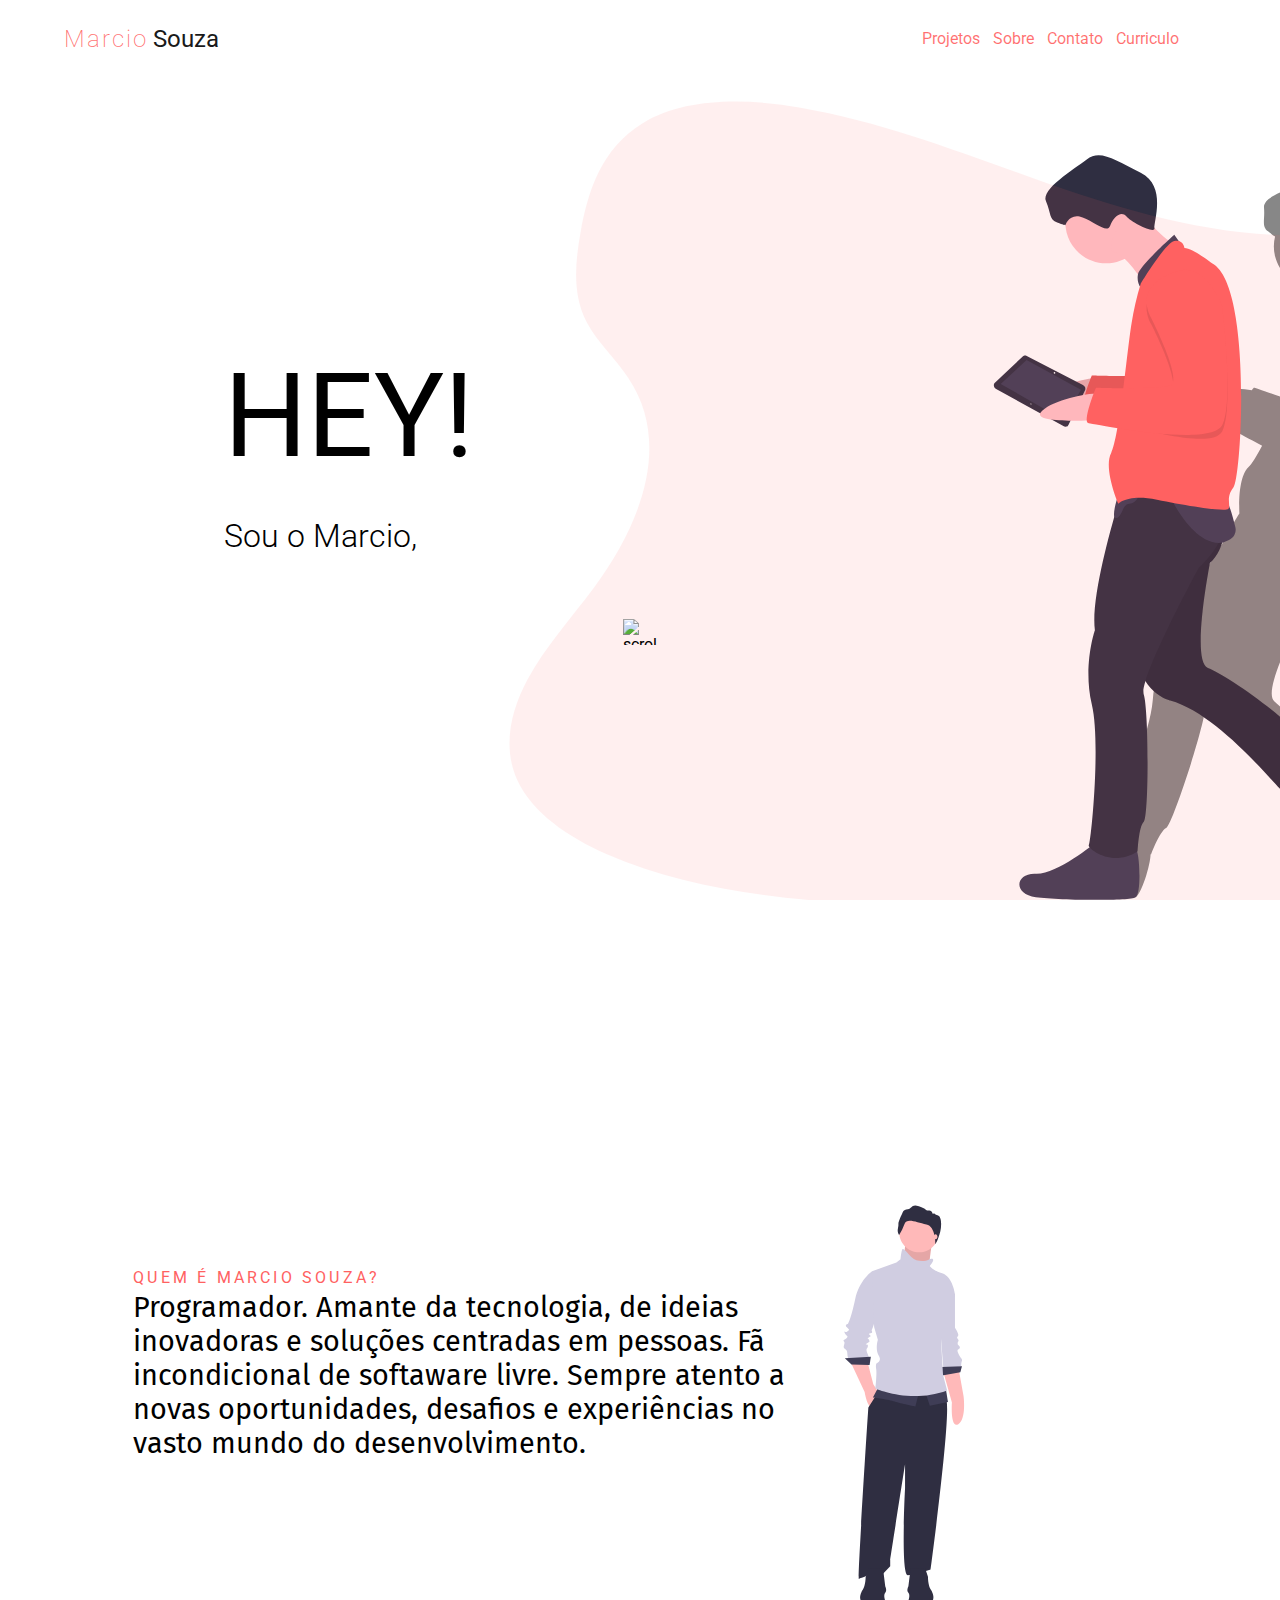
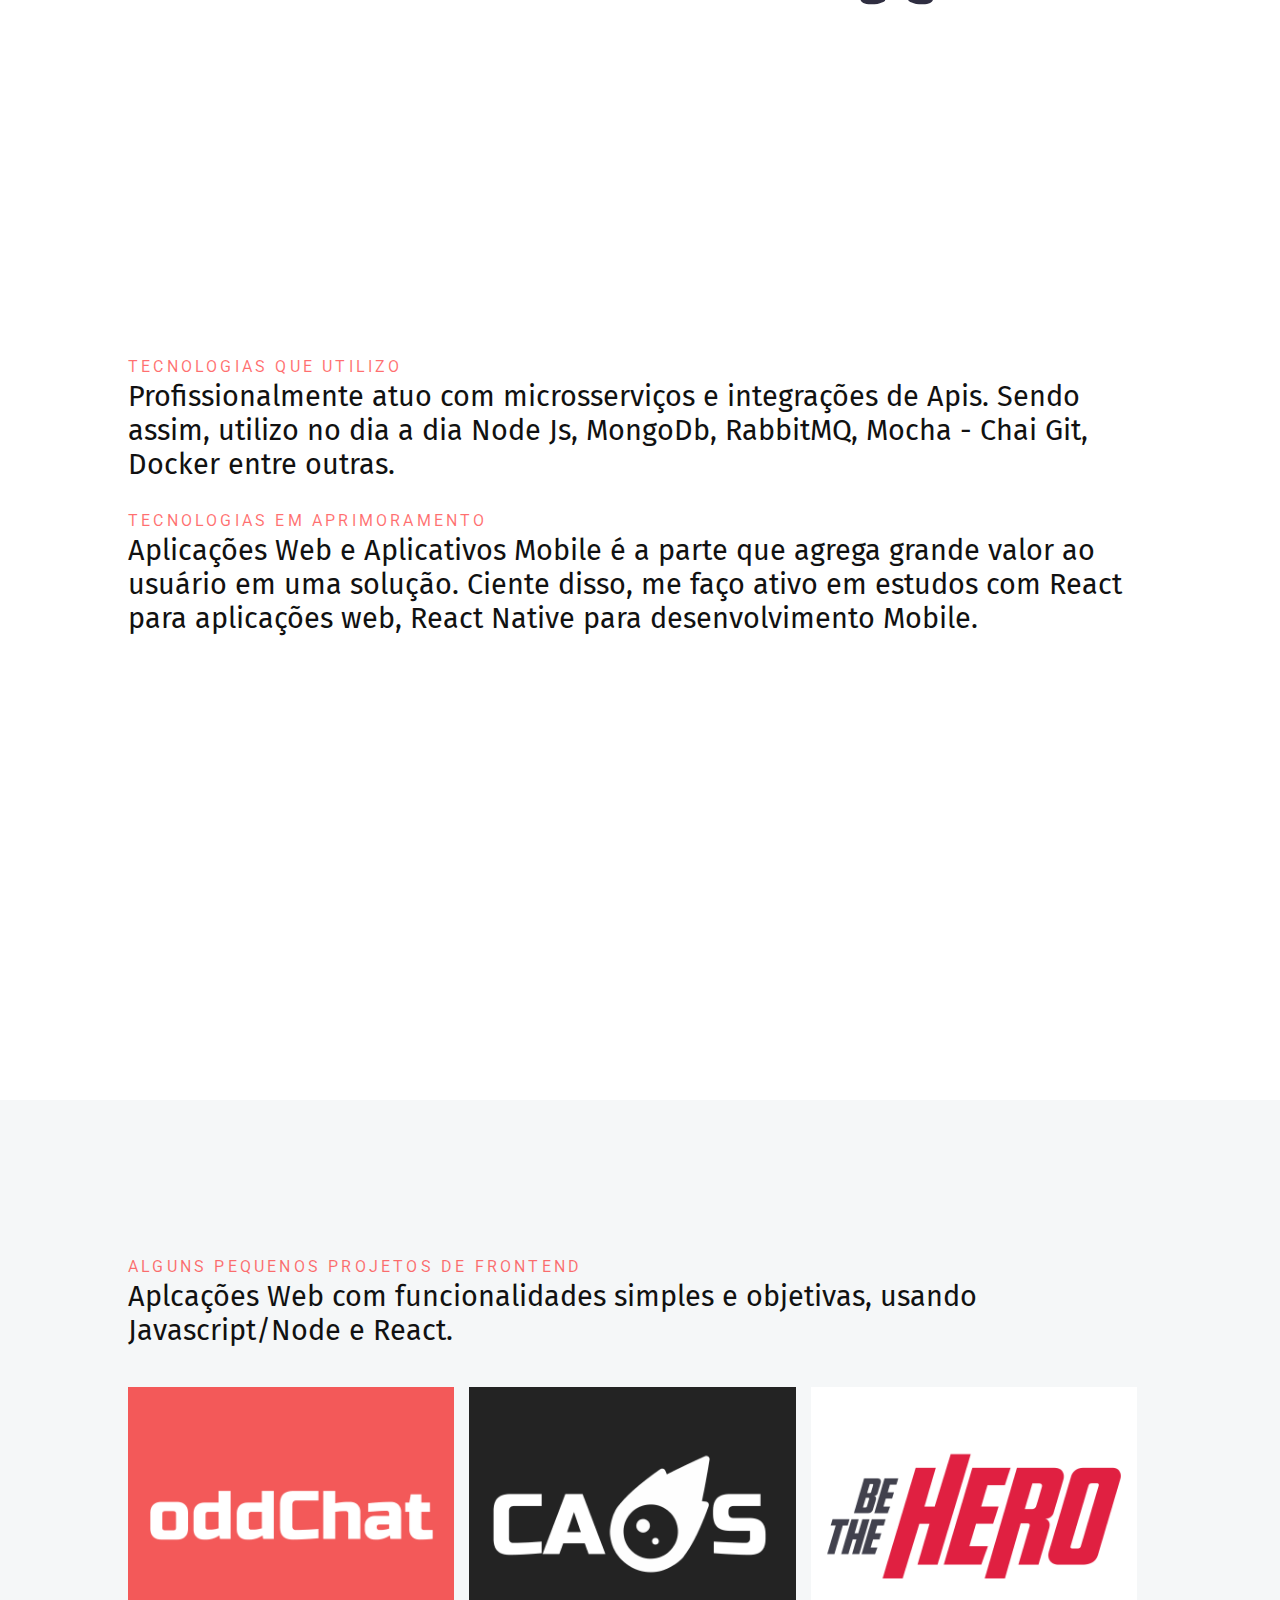
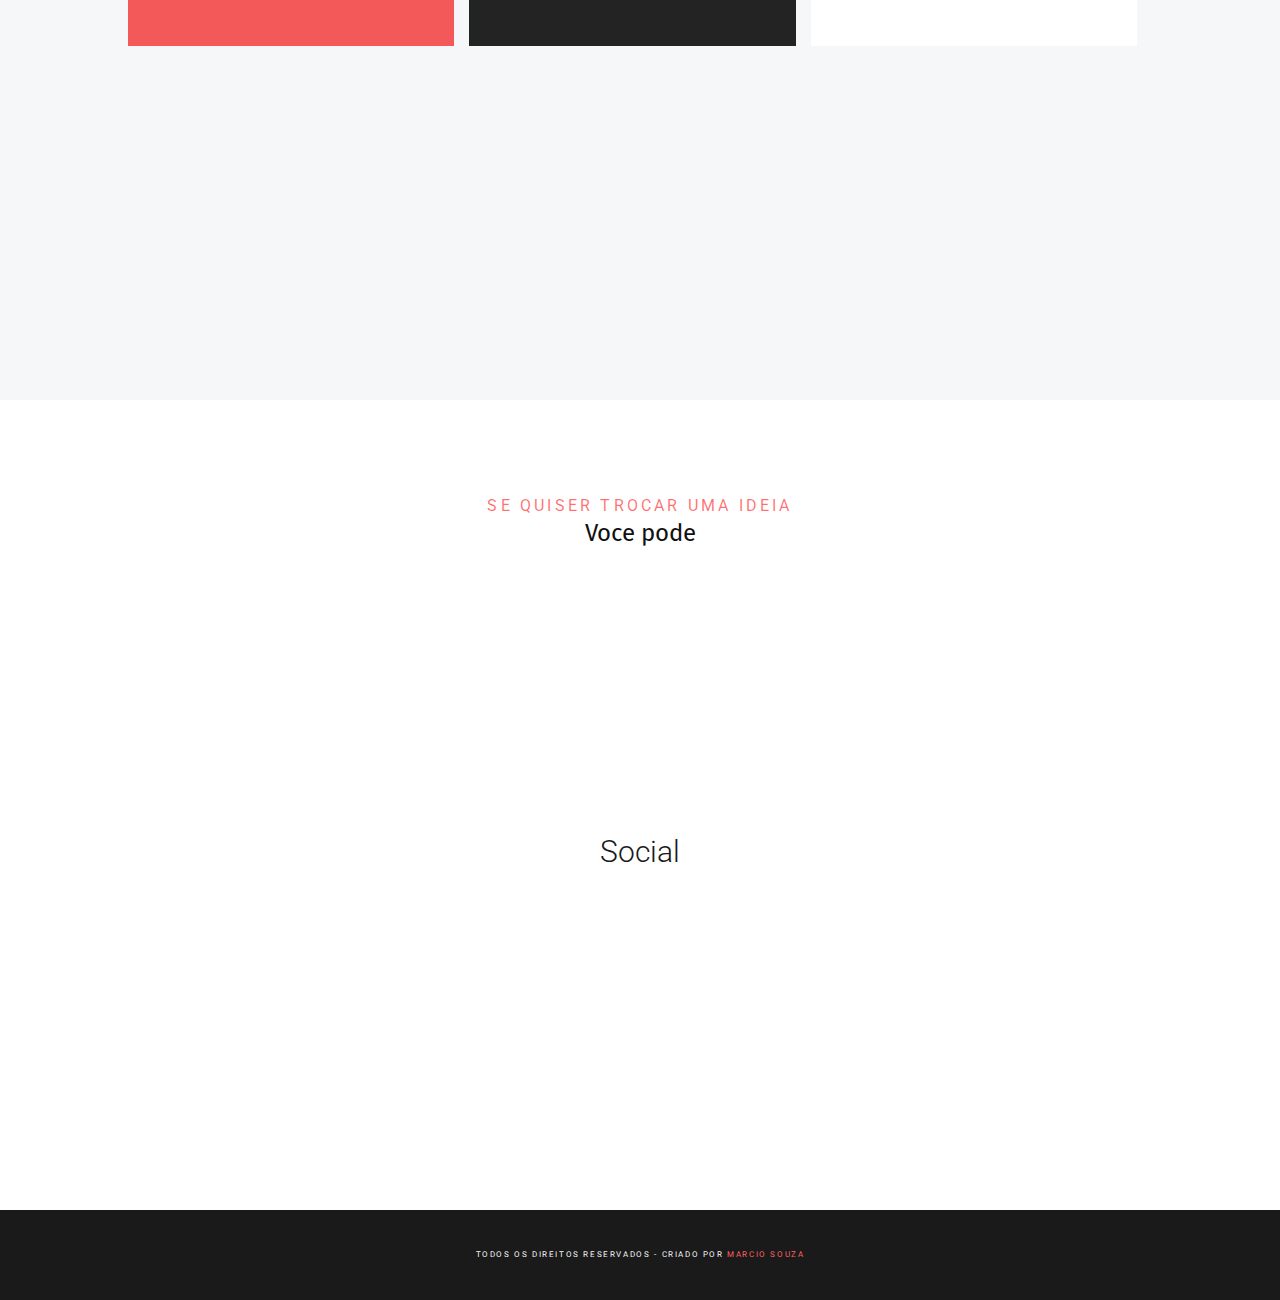
==== commit b2d7e978: "Add PDF curriculum annd redefine fonts" ====
--- a/index.html
+++ b/index.html
@@ -5,6 +5,7 @@
     <meta charset="UTF-8">
     <meta name="viewport" content="width=device-width, initial-scale=1.0">
     <link href="https://fonts.googleapis.com/css2?family=Roboto:wght@300;400;500&display=swap" rel="stylesheet">
+    <link href="https://fonts.googleapis.com/css2?family=Fira+Sans:wght@200&display=swap" rel="stylesheet">
     <script src="https://kit.fontawesome.com/8a234aa519.js" crossorigin="anonymous"></script>
     <link rel="stylesheet" href="main.css">
     <link rel="shortcut icon" href="./images/old.png">
@@ -12,13 +13,9 @@
 </head>
 
 <body class="roll">
-
-
-
     <div id="preloader">
         <h3 id="forTypingPreloader" class="main-color"></h3>
     </div>
-
 
     <div id="main-container" class="">
         <svg class="heroWalking" width="1609" height="1037" viewBox="0 0 1609 1037" fill="none"
@@ -121,9 +118,9 @@
                 <ul id="nav" class="show-desktop hide-mobile">
                     <li id="exit" class="exit-btn hide-desktop">X</li>
                     <li><a class="useScrollToSection" href=".whatido">Projetos</a></li>
-                    <li><a class="useScrollToSection" href=".whythissite">Sobre</a></li>
+                    <li><a class="useScrollToSection" href=".whoami">Sobre</a></li>
                     <li><a class="useScrollToSection" href="footer">Contato</a></li>
-                    <li><a href="curriculum.html">Hire-Me</a></li>
+                    <li><a href="curriculum.html">Curriculo</a></li>
                 </ul>
             </nav>
         </header>
@@ -143,88 +140,14 @@
         </section>
     </div>
 
-    <div class="whythissite">
-        <div class="text-box">
-            <h6>PORQUE ESSE SITE?</h6>
-            <h1>Esse espaço existe pra que eu possa compartilhar minhas últimas ideias, meus projetos, meus planos, seja
-                um novo aplicativo mobile, seja um simples site.</h1>
-        </div>
-    </div>
-
-    <div class="whatido">
-        <div class="main-box">
-            <div class="text-box">
-                <h6>O QUE TENHO FEITO ULTIMAMENTE</h6>
-                <h3>Criei algumas aplicações web e um aplicativo mobile,usando principalmente Javascript, tanto no
-                    Frontend quanto no Backend.</h3>
-            </div>
-            <div class="images-box">
-
-                <a href="https://odd-chat.herokuapp.com/" target="blank">
-                    <img src="images/oddChatt.png" alt="Projeto Chat">
-                    <button>
-                        <h3>OddChat</h3>
-                        <h6>Projeto em Node e Socke.IO</h6>
-                    </button>
-                </a>
-
-                <a href="https://marciobugado.github.io/Caos/" target="blank"><img src="images/Caos_.png"
-                        alt="Projeto Caos">
-                    <button>
-                        <h3>Caos</h3>
-                        <h6>Projeto Frontend em JS</h6>
-                    </button>
-                </a>
-
-                <a href="https://be-theherofrontend.herokuapp.com/" target="blank"><img src="images/Be.png"
-                        alt="Projeto Be the Hero">
-                    <button>
-                        <h3>Be The Hero</h3>
-                        <h6>Aplicação Frontend em React</h6>
-                    </button>
-                </a>
-            </div>
-        </div>
-    </div>
-
-    <div class="whythissite-odd">
-        <div class="text-box">
-            <h6>oddChat</h6>
-            <h1>Chat em tempo real criado com Javascript e Socket IO.</h1>
-        </div>
-        <div class="textIconCode">
-            <h2>[ ]</h2>
-        </div>
-    </div>
-
-    <div class="whythissite-caos">
-        <div class="textIconCode">
-            <h2>{ }</h2>
-        </div>
-        <div class="text-box">
-            <h6>Caos</h6>
-            <h1>Aplicação Frontend desenvolvida em Javascript que permite receber informações como hora local, clima e
-                temperatura de cidades ao redor do mundo.</h1>
-        </div>
-    </div>
-
-    <div class="whythissite-hero">
-        <div class="text-box">
-            <h6>Be The Hero</h6>
-            <h1>Conjunto de aplicações que permite que Ongs se cadastrem e publiquem solicitações de ajuda.
-                Solução desenvolvida com React JS, Node e React Native.</h1>
-        </div>
-        <div class="textIconCode">
-            <h2>( )</h2>
-        </div>
-    </div>
-
-
     <div class="whoami">
         <div class="whoami-main">
             <div class="whoami-text">
-                <h6 class="main-color">Mas quem sou eu afinal?</h6>
-                <h1>Programador, alguém que simplesmente ama desenvolver soluções criativas, com foco em pessoas.</h1>
+                <h6 class="main-color">Quem é Marcio Souza?</h6>
+                <h1>Programador. Amante da tecnologia, de ideias inovadoras e soluções centradas em pessoas.
+                    Fã incondicional de softaware livre.
+                    Sempre atento a novas oportunidades, desafios e experiências no vasto mundo do desenvolvimento.
+                </h1>
             </div>
             <svg width="1406" height="737" viewBox="0 0 1406 737" fill="none" xmlns="http://www.w3.org/2000/svg">
                 <rect width="1406" height="737" fill="#fff" />
@@ -314,25 +237,70 @@
                     </g>
                 </g>
             </svg>
-
-
+        </div>
+    </div>
+
+    <div class="whythissite">
+        <div class="text-box">
+            <h6>Tecnologias que utilizo</h6>
+            <h1>Profissionalmente atuo com microsserviços e integrações de Apis. Sendo assim, utilizo no dia a dia Node
+                Js, MongoDb, RabbitMQ, Mocha - Chai
+                Git, Docker entre outras.</h1>
+        </div>
+        <div class="text-box">
+            <h6>Tecnologias em aprimoramento</h6>
+            <h1>Aplicações Web e Aplicativos Mobile é a parte que agrega grande valor ao usuário em uma solução. Ciente
+                disso, me faço ativo
+                em estudos com React para aplicações web, React Native para desenvolvimento Mobile.
+            </h1>
+        </div>
+    </div>
+
+    <div class="whatido">
+        <div class="main-box">
+            <div class="text-box">
+                <h6>Alguns pequenos projetos de FrontEnd</h6>
+                <h1>Aplcações Web com funcionalidades simples e objetivas, usando Javascript/Node e React.</h1>
+            </div>
+            <div class="images-box">
+
+                <a href="https://odd-chat.herokuapp.com/" target="blank">
+                    <img src="images/oddChatt.png" alt="Projeto Chat">
+                    <button>
+                        <h3>OddChat</h3>
+                        <h6>Projeto em Node e Socke.IO</h6>
+                    </button>
+                </a>
+
+                <a href="https://marcioabsouza.github.io/Caos/" target="blank"><img src="images/Caos_.png"
+                        alt="Projeto Caos">
+                    <button>
+                        <h3>Caos</h3>
+                        <h6>Projeto Frontend em JS</h6>
+                    </button>
+                </a>
+
+                <a href="https://be-theherofrontend.herokuapp.com/" target="blank"><img src="images/Be.png"
+                        alt="Projeto Be the Hero">
+                    <button>
+                        <h3>Be The Hero</h3>
+                        <h6>Aplicação Frontend em React</h6>
+                    </button>
+                </a>
+            </div>
         </div>
     </div>
 
     <footer class="foot">
-
         <div class="haveanidea">
             <h6 class="main-color">Se quiser trocar uma ideia</h6>
             <h1>Voce pode <span id="findme"></span></h1>
         </div>
-
-
-
-
-        <div class="endereco-social">
+        <div class="social-media">
             <div>
                 <h3>Social</h3>
                 <div class="social-box">
+                    <a href="https://twitter.com/MarcioBugado" target="blank"><i class="fa fa-twitter"></i></a>
                     <a href="https://www.linkedin.com/in/marcio-souza-0431bb105" target="blank"><i
                             class="fa fa-linkedin"></i></a>
                     <a href="https://github.com/marcioabsouza" target="blank"><i class="fa fa-github"></i></a>
@@ -342,8 +310,6 @@
             </div>
 
         </div>
-
-
     </footer>
 
     <div class="final-line">
--- a/main.css
+++ b/main.css
@@ -74,7 +74,8 @@
   color: var(--text);
   font-size: 1.3em;
   line-height: 1.18em;
-  font-weight: 500;
+  font-family: "Fira Sans", sans-serif;
+  font-weight: 200;
 }
 
 h3 {
@@ -176,6 +177,8 @@
 }
 
 .text-box {
+  font-family: "Fira Sans", sans-serif;
+  font-weight: lighter;
   width: 100%;
 }
 
@@ -235,6 +238,7 @@
 }
 
 .middle-name {
+  color: var(--dark-light);
   font-weight: 400;
 }
 
@@ -252,7 +256,7 @@
 
 body {
   margin: 0;
-  font-family: "Roboto", sans-serif;
+  font-family: Roboto, sans-serif;
   position: relative;
 }
 
@@ -383,8 +387,6 @@
   align-items: center;
 }
 
-
-
 .whoami {
   display: flex;
   justify-content: flex-start;
@@ -520,7 +522,7 @@
   background-color: var(--main-bg-color);
 }
 
-.foot div.endereco-social {
+.foot div.social-media {
   width: 100%;
   display: flex;
   flex-direction: column;
@@ -529,13 +531,11 @@
   justify-content: space-around;
 }
 
-.foot div.endereco-social h3 {
+.foot div.social-media h3 {
   color: var(--text-colored);
 }
 
-/*========================================================================================================
-================================================================================================================
-===============================*/
+/*MEDIA QUERIES*/
 
 @media only screen and (max-width: 1024px) {
   .text-box {
@@ -575,12 +575,7 @@
   }
 }
 
-/*MEDIA QUERIES ===========================================
-========================================================== ===================================================
-=================================================================================================
-==========================================================
-
-*/
+/*MEDIA QUERIES*/
 
 @media only screen and (min-width: 650px) {
   .text-box h1 {
@@ -599,7 +594,7 @@
   }
   h1 {
     color: var(--text);
-    font-size: 2.3em;
+    font-size: 1.8em;
     line-height: 1.18em;
     font-weight: 400;
   }
@@ -884,14 +879,14 @@
     font-size: 1em;
   }
 
-  .foot div.endereco-social {
+  .foot div.social-media {
     display: flex;
     flex-direction: row;
     background-color: #fff;
     color: black;
   }
 
-  .foot div.endereco-social h3 {
+  .foot div.social-media h3 {
     color: var(--dark-light);
   }
 
@@ -931,9 +926,7 @@
   }
 }
 
-
-/* HIRE-ME*/
-
+/*Curriculum*/
 
 .curriculum {
   height: fit-content;
@@ -941,11 +934,12 @@
   text-align: left;
 }
 
-.img-curriculum {
-  padding-top: 2em;
-  width: inherit;
+.pdf-curriculum {
+  padding-top: 4em;
+  height: 60em;
+  width: 100%;
 }
 
 .header-curriculum {
   padding: 1% 5%;
-}+}
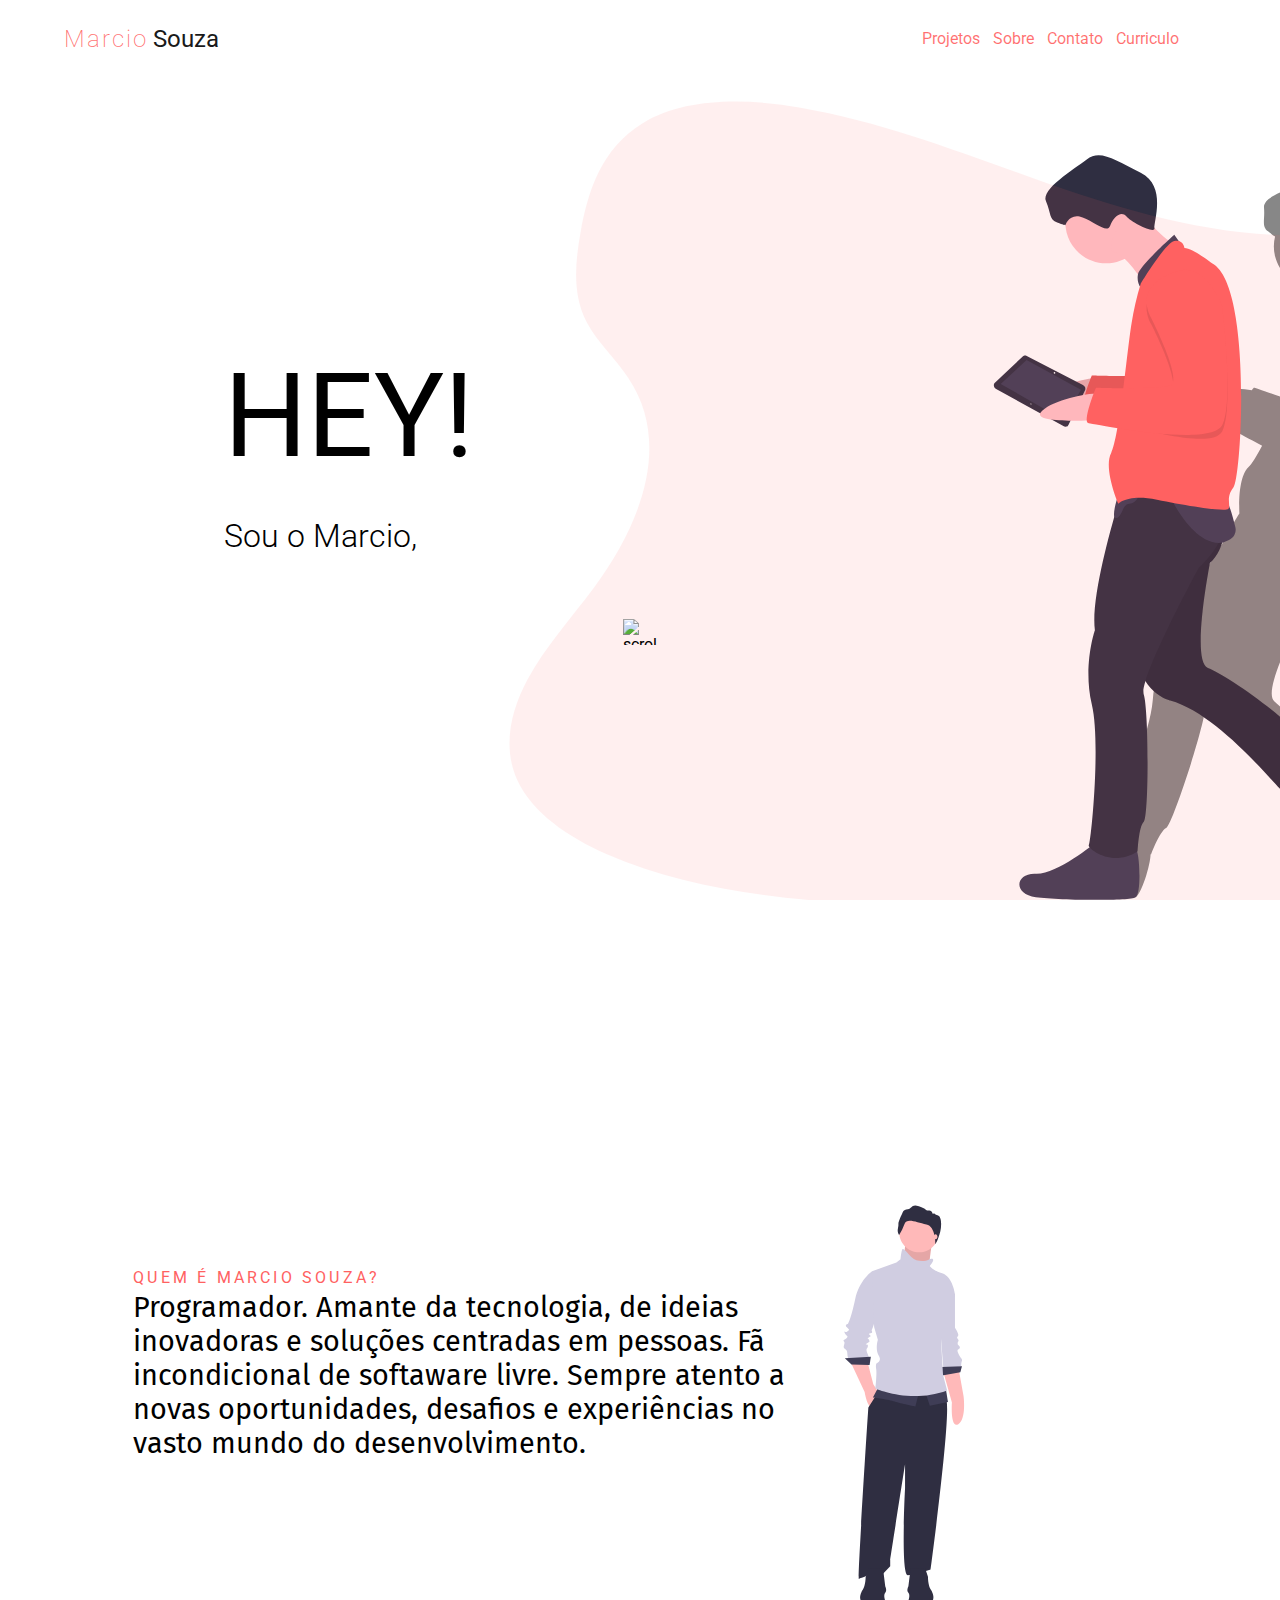
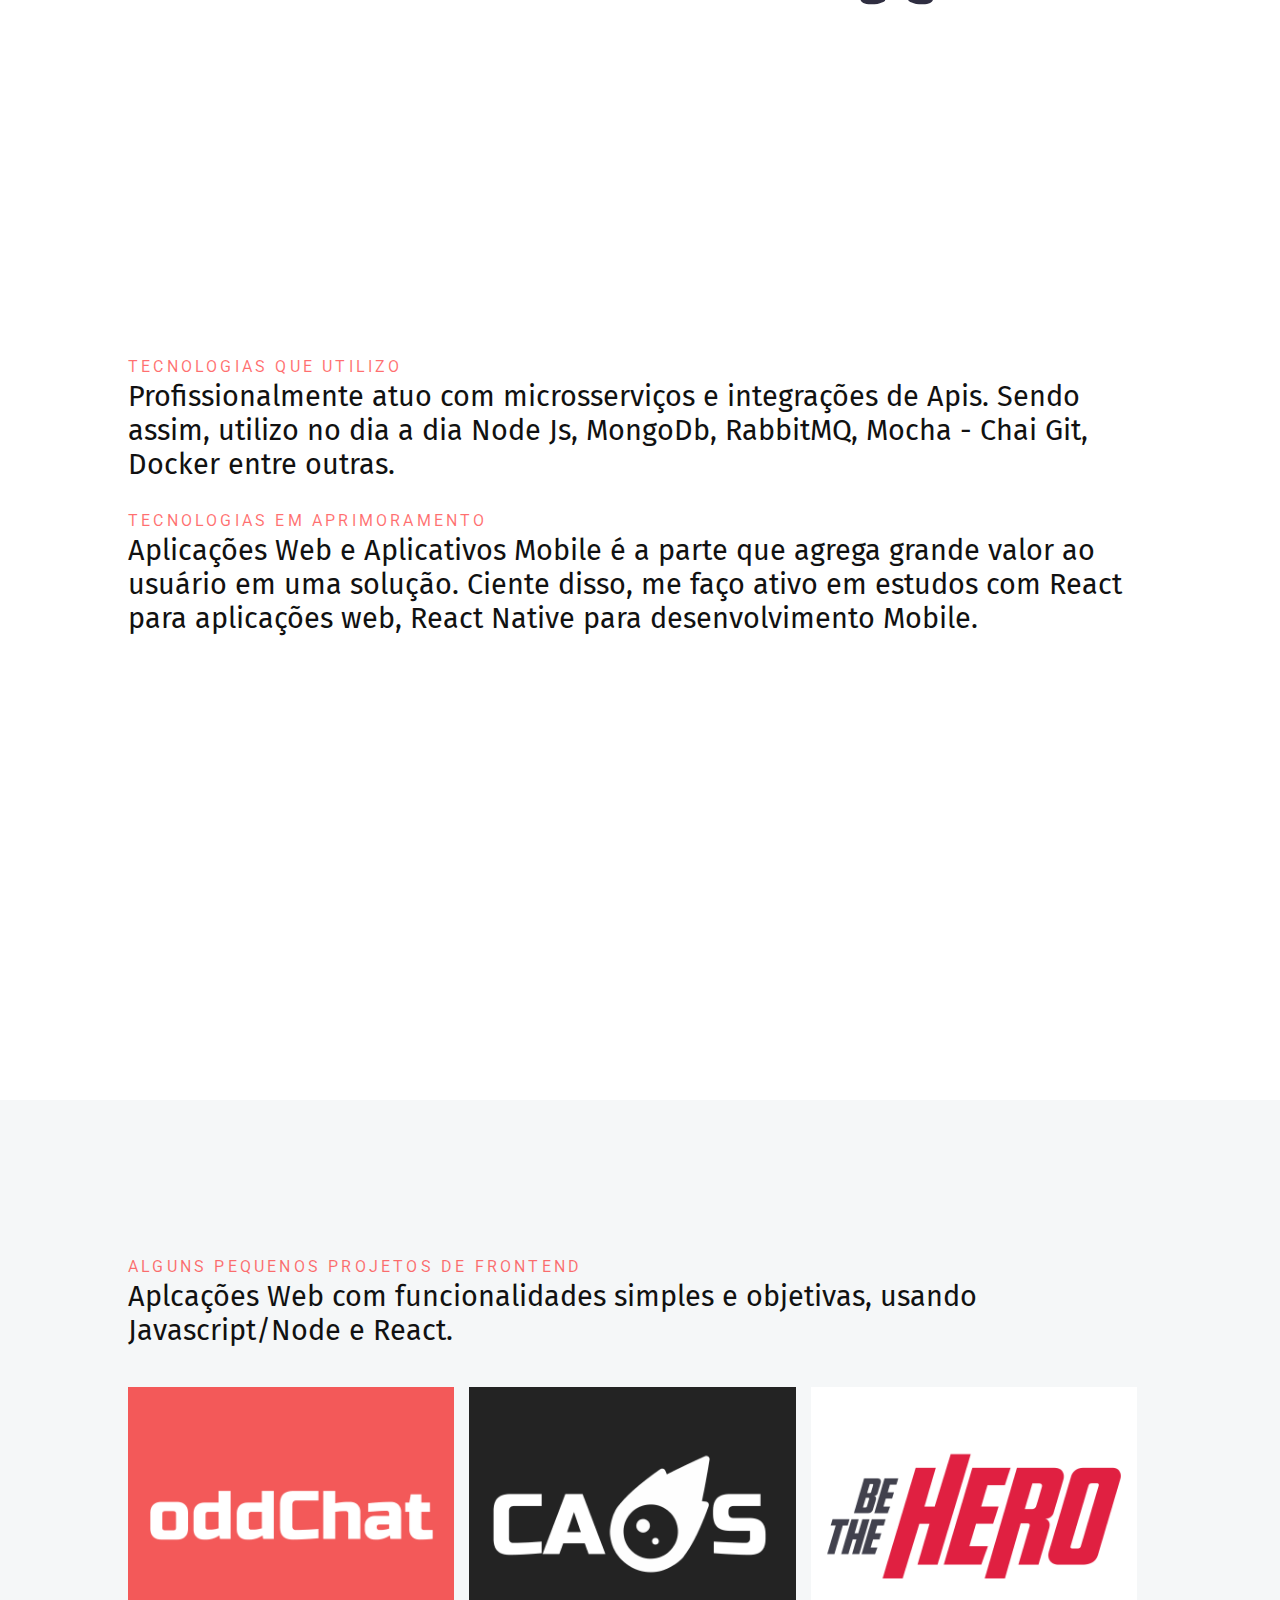
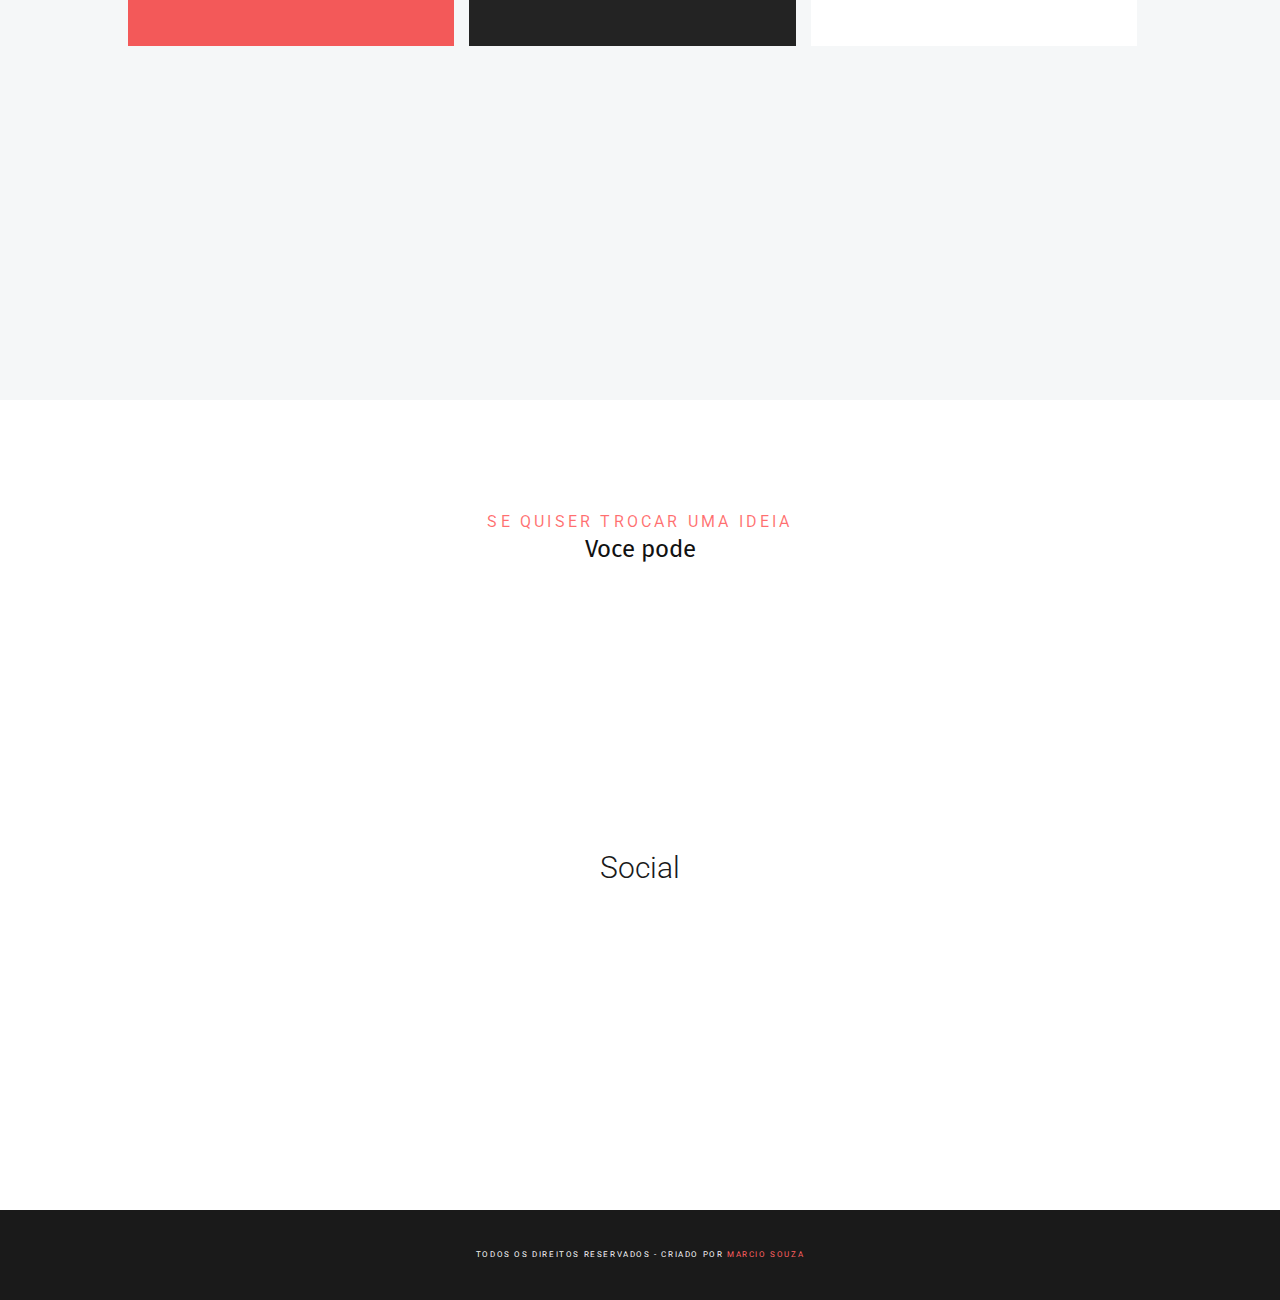
==== commit 76c527f4: "Fix footer and add download file on error scenario" ====
--- a/index.html
+++ b/index.html
@@ -12,7 +12,7 @@
     <title>Marcio Souza</title>
 </head>
 
-<body class="roll">
+<body class="roll" id="index">
     <div id="preloader">
         <h3 id="forTypingPreloader" class="main-color"></h3>
     </div>
@@ -313,8 +313,7 @@
     </footer>
 
     <div class="final-line">
-        <h6>Todos os direitos reservados - </h6>
-        <h6 id="rights"> Criado por <span class="second-color">Marcio Souza</span> </h6>
+        <h6 id="rights">Todos os direitos reservados - Criado por <span class="second-color">Marcio Souza</span> </h6>
     </div>
 
     <button onclick="topFunction()" id="myBtn" title="Go to top">
--- a/main.css
+++ b/main.css
@@ -440,7 +440,7 @@
 .foot div {
   display: flex;
   flex-direction: column;
-  padding: 1em 1em;
+  padding: 2em 1em;
   align-items: center;
 }
 
@@ -494,12 +494,12 @@
   color: var(--white);
   flex-direction: column;
   align-items: center;
-  margin-bottom: 1.6em;
+  padding-bottom: 1.8em;
 }
 
 .final-line h6 {
   color: var(--white);
-  margin: 2px;
+  margin: 14px;
   font-size: 0.5em;
 }
 
@@ -943,3 +943,7 @@
 .header-curriculum {
   padding: 1% 5%;
 }
+
+#pdf-unsuported {
+  padding: 20% 29%;
+}
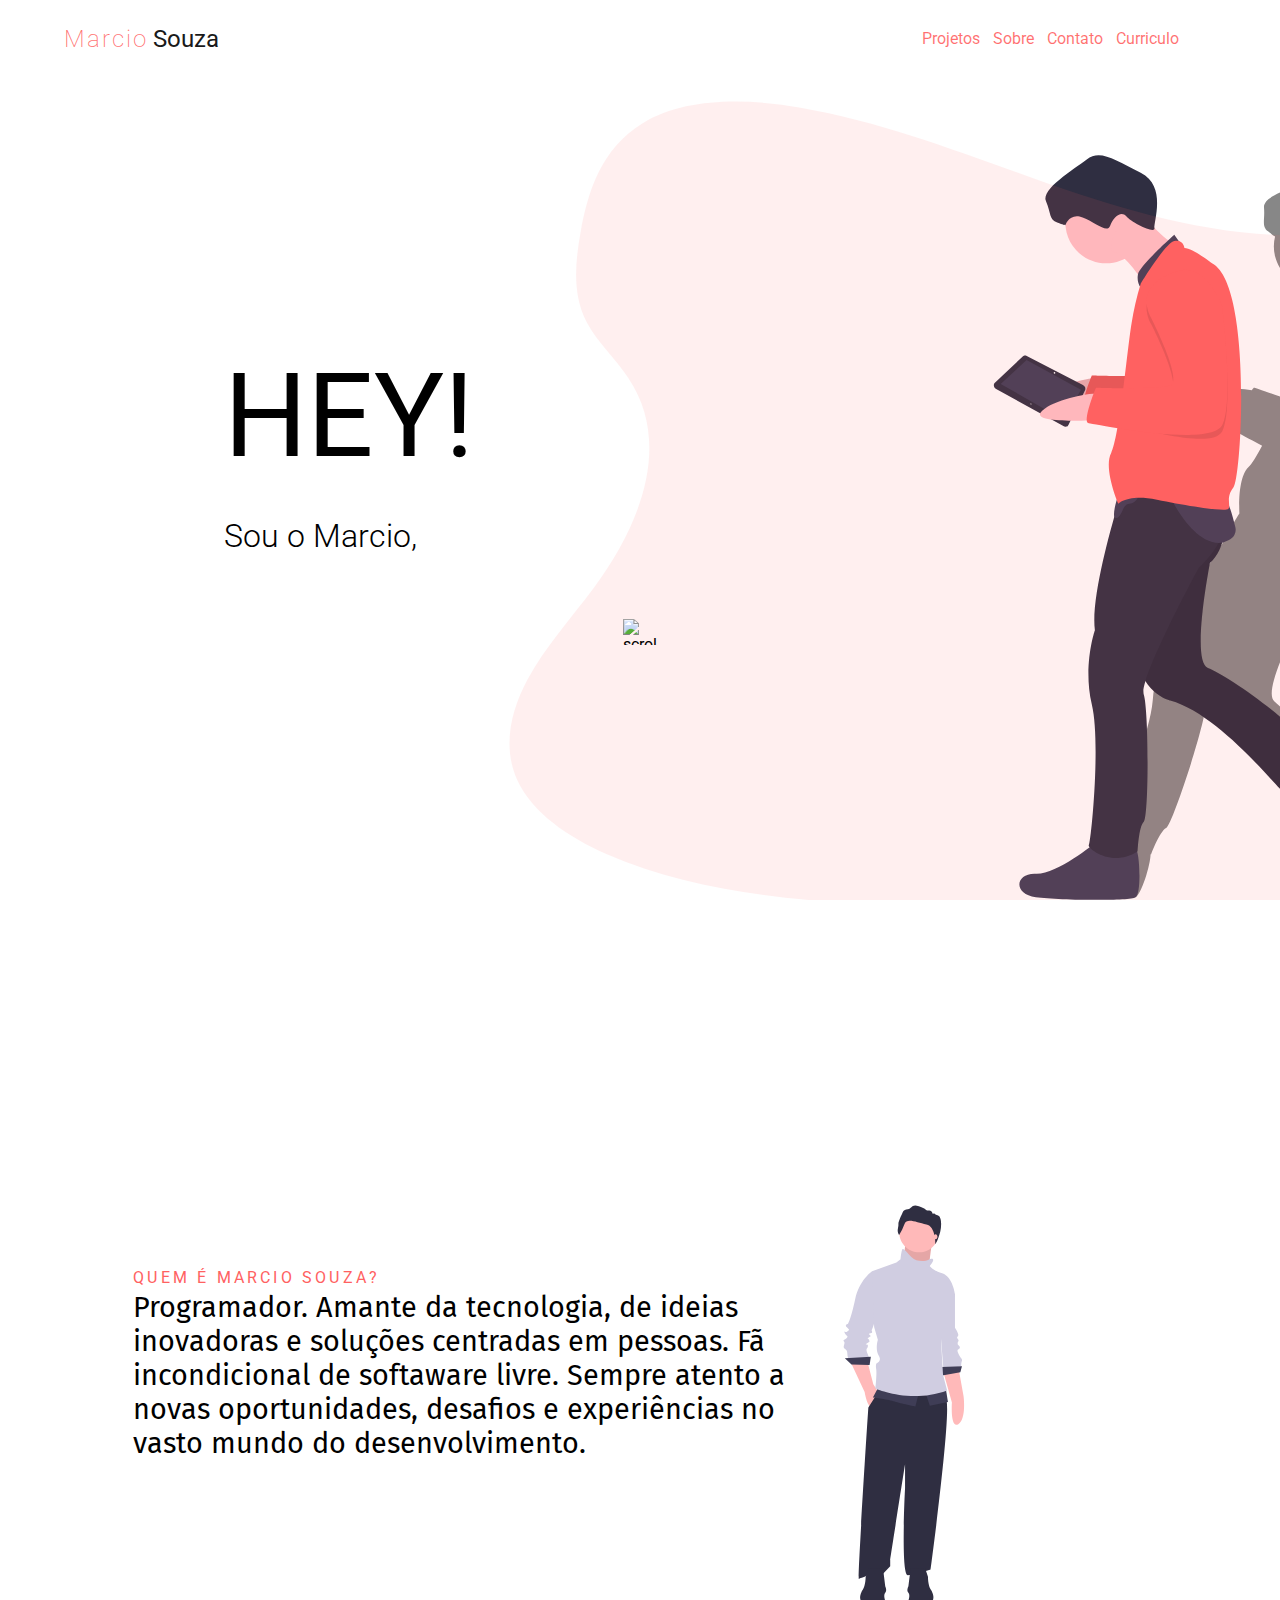
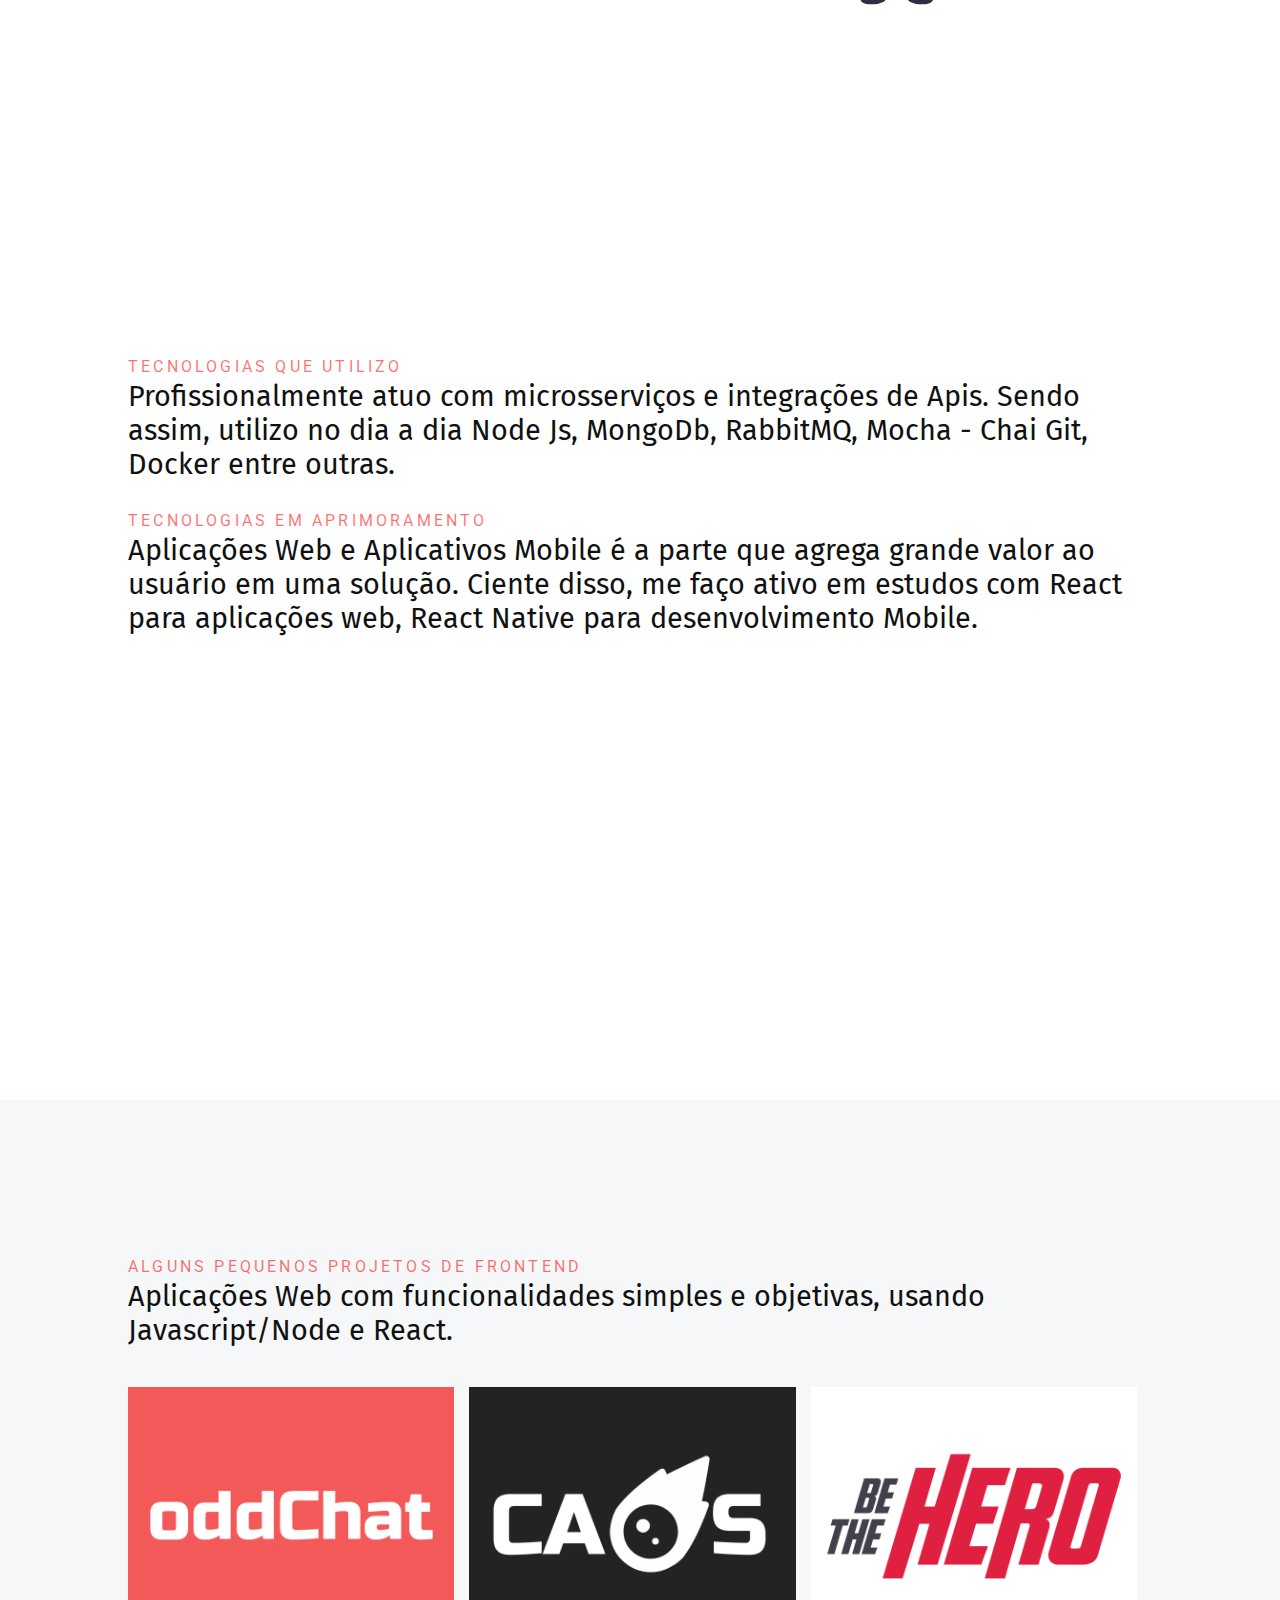
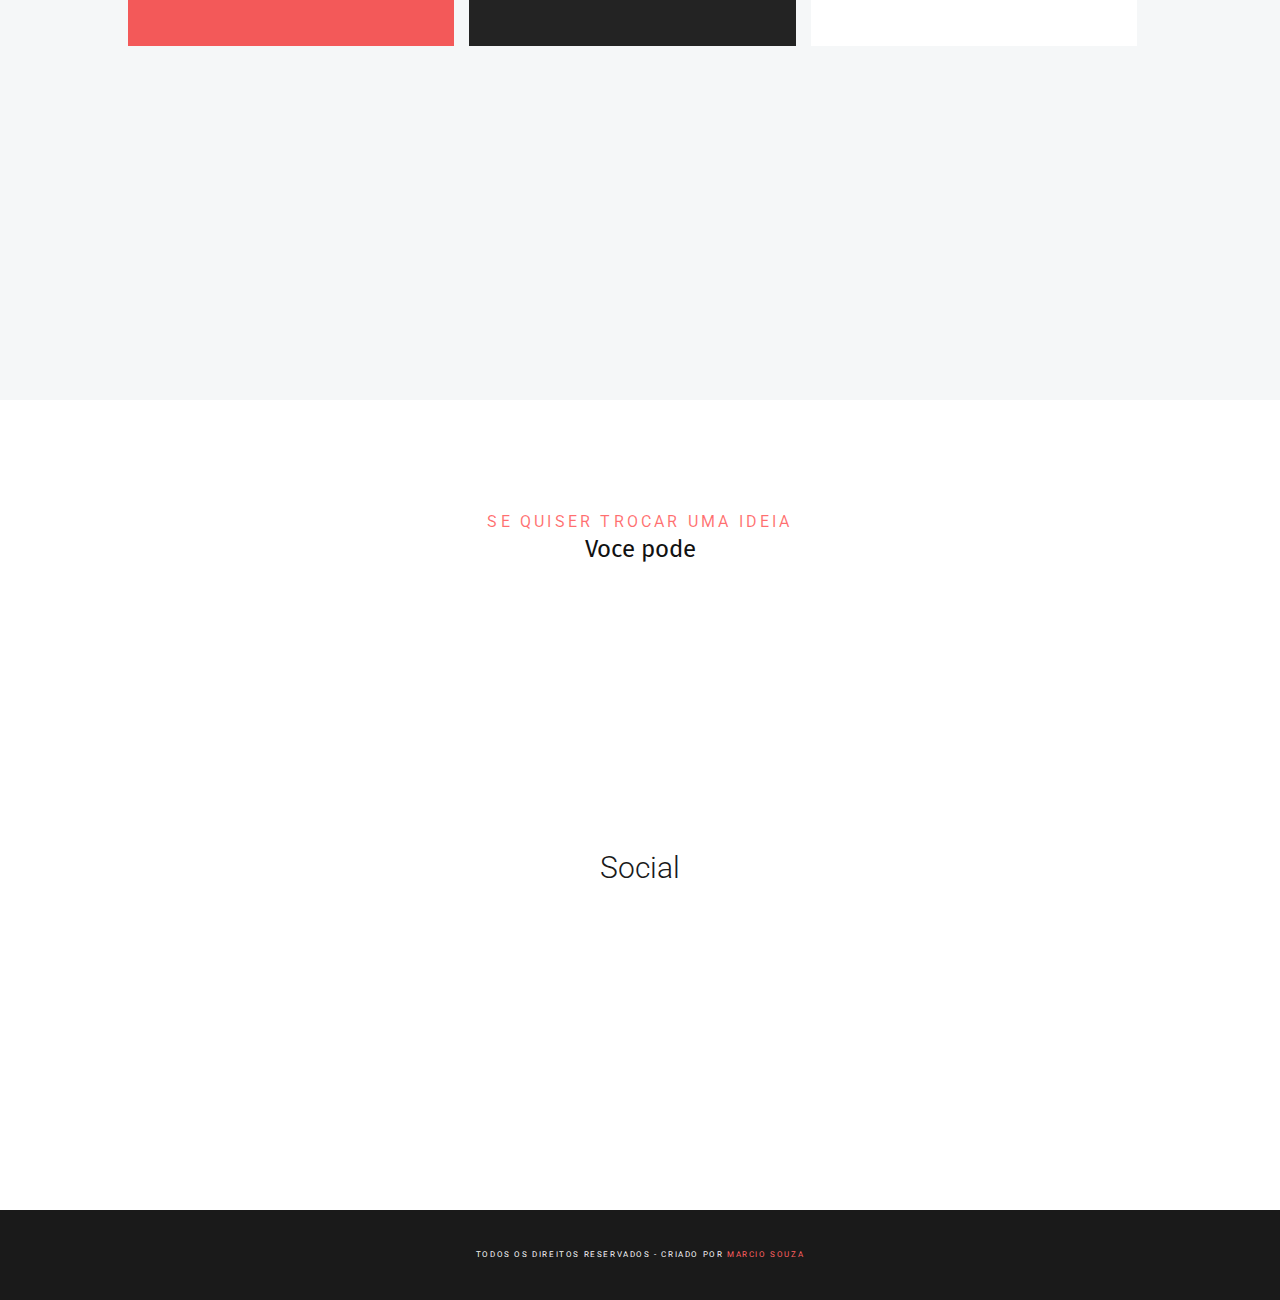
==== commit 07718bd2: "Fix texts content" ====
--- a/index.html
+++ b/index.html
@@ -260,7 +260,7 @@
         <div class="main-box">
             <div class="text-box">
                 <h6>Alguns pequenos projetos de FrontEnd</h6>
-                <h1>Aplcações Web com funcionalidades simples e objetivas, usando Javascript/Node e React.</h1>
+                <h1>Aplicações Web com funcionalidades simples e objetivas, usando Javascript/Node e React.</h1>
             </div>
             <div class="images-box">
 
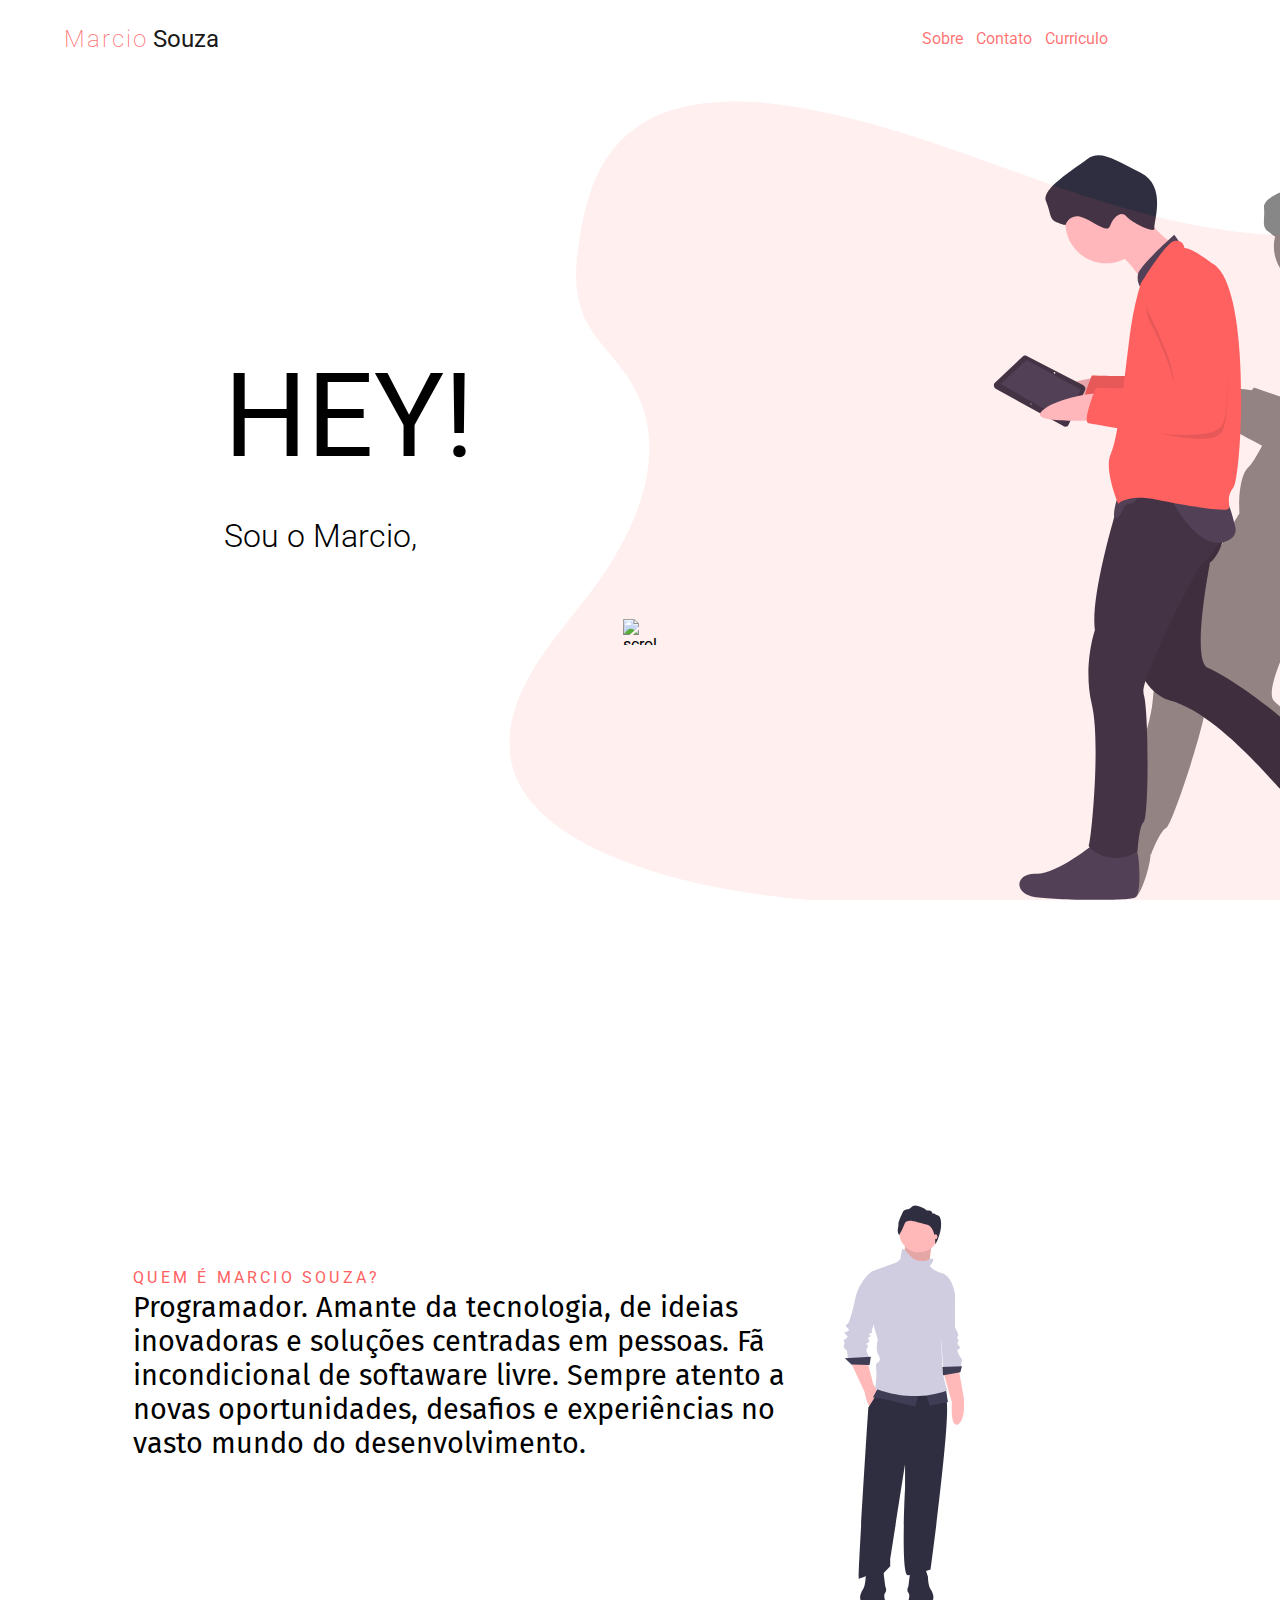
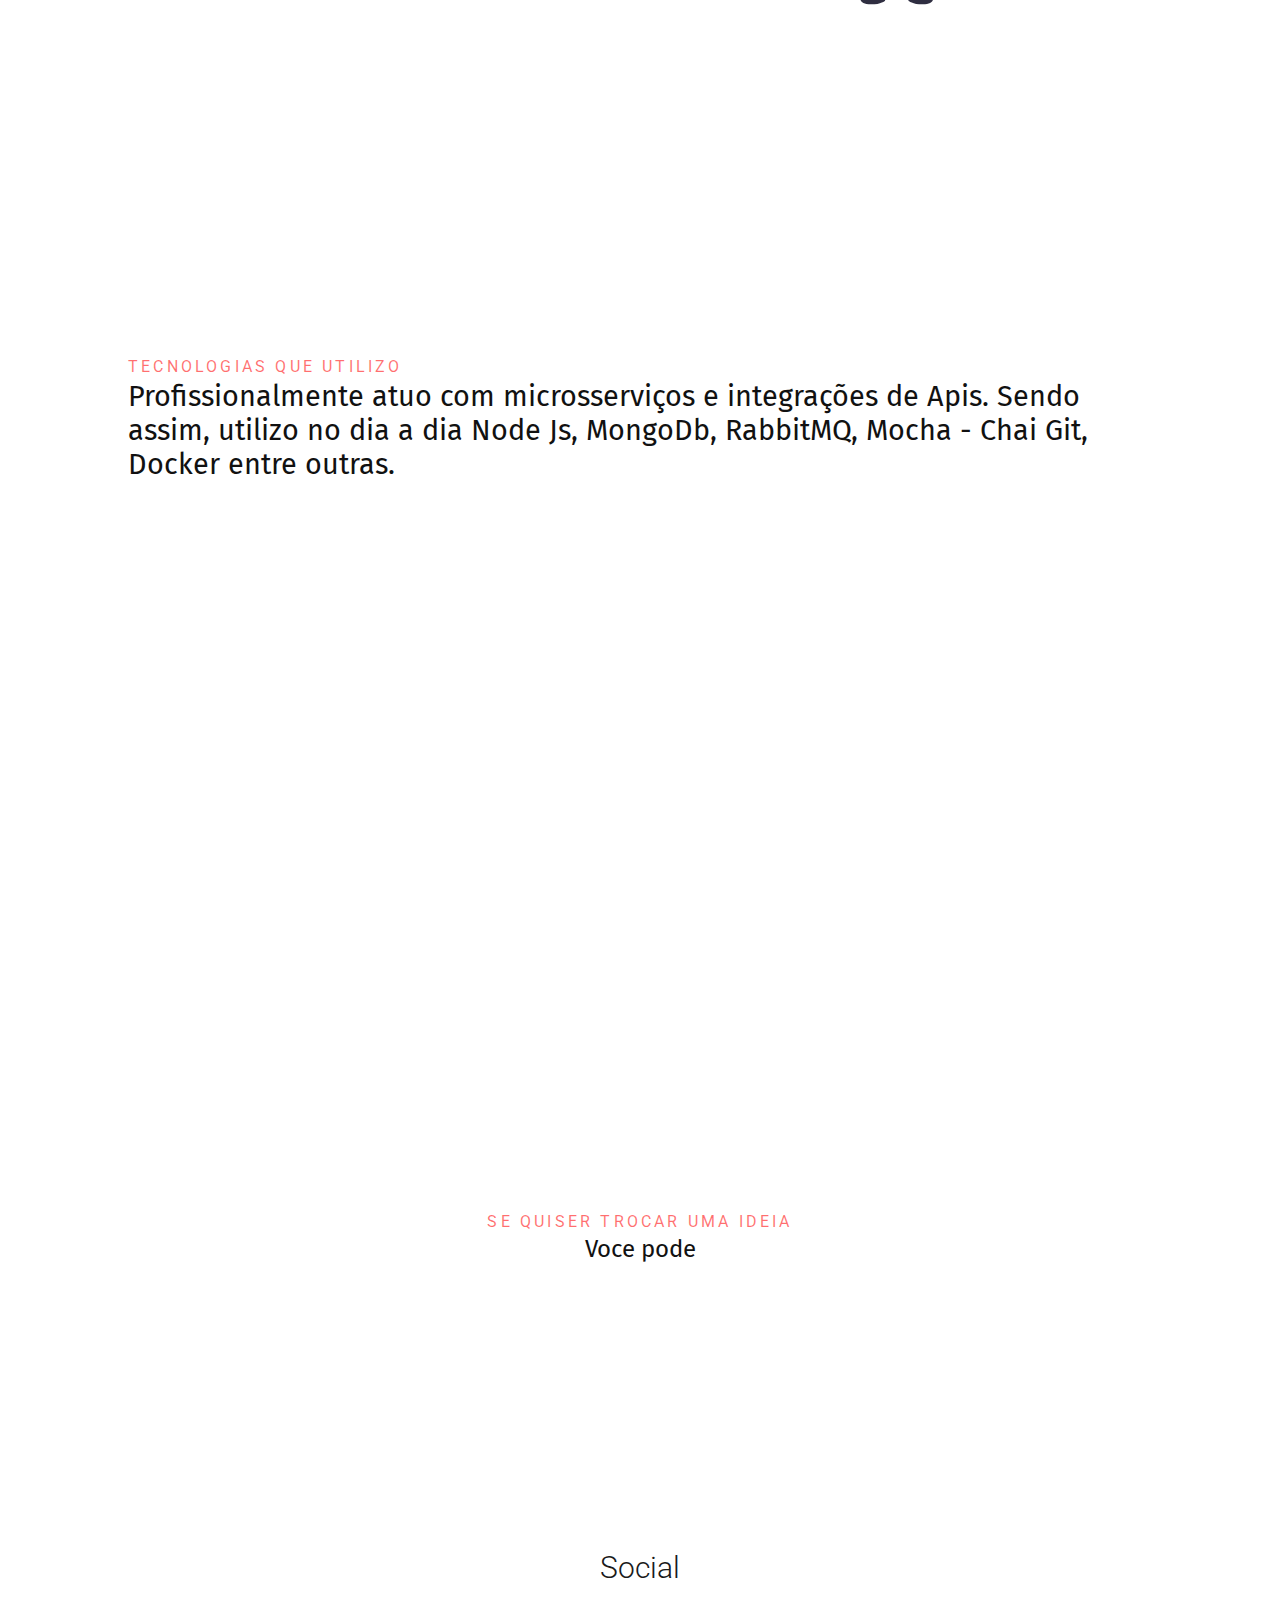
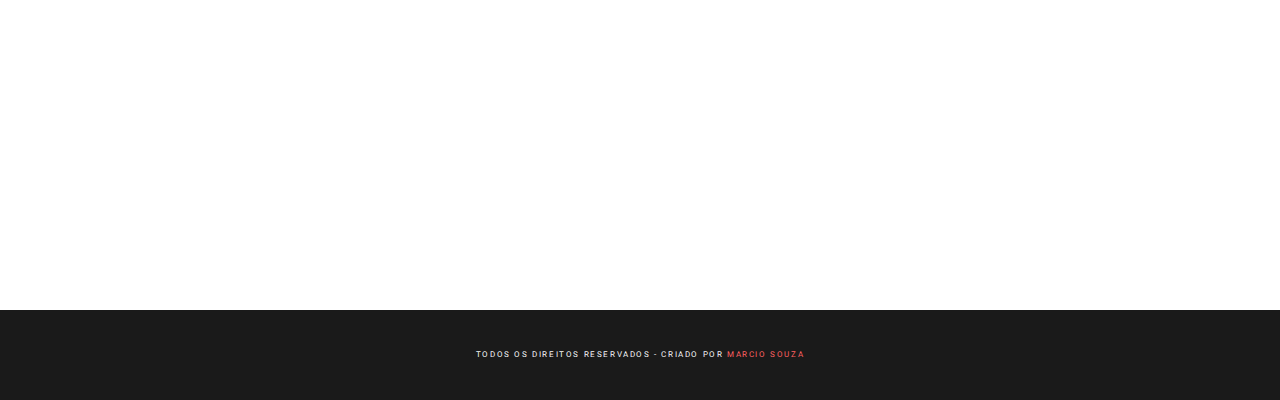
==== commit 43bc63be: "Remove projects section" ====
--- a/index.html
+++ b/index.html
@@ -117,7 +117,6 @@
 
                 <ul id="nav" class="show-desktop hide-mobile">
                     <li id="exit" class="exit-btn hide-desktop">X</li>
-                    <li><a class="useScrollToSection" href=".whatido">Projetos</a></li>
                     <li><a class="useScrollToSection" href=".whoami">Sobre</a></li>
                     <li><a class="useScrollToSection" href="footer">Contato</a></li>
                     <li><a href="curriculum.html">Curriculo</a></li>
@@ -247,48 +246,6 @@
                 Js, MongoDb, RabbitMQ, Mocha - Chai
                 Git, Docker entre outras.</h1>
         </div>
-        <div class="text-box">
-            <h6>Tecnologias em aprimoramento</h6>
-            <h1>Aplicações Web e Aplicativos Mobile é a parte que agrega grande valor ao usuário em uma solução. Ciente
-                disso, me faço ativo
-                em estudos com React para aplicações web, React Native para desenvolvimento Mobile.
-            </h1>
-        </div>
-    </div>
-
-    <div class="whatido">
-        <div class="main-box">
-            <div class="text-box">
-                <h6>Alguns pequenos projetos de FrontEnd</h6>
-                <h1>Aplicações Web com funcionalidades simples e objetivas, usando Javascript/Node e React.</h1>
-            </div>
-            <div class="images-box">
-
-                <a href="https://odd-chat.herokuapp.com/" target="blank">
-                    <img src="images/oddChatt.png" alt="Projeto Chat">
-                    <button>
-                        <h3>OddChat</h3>
-                        <h6>Projeto em Node e Socke.IO</h6>
-                    </button>
-                </a>
-
-                <a href="https://marcioabsouza.github.io/Caos/" target="blank"><img src="images/Caos_.png"
-                        alt="Projeto Caos">
-                    <button>
-                        <h3>Caos</h3>
-                        <h6>Projeto Frontend em JS</h6>
-                    </button>
-                </a>
-
-                <a href="https://be-theherofrontend.herokuapp.com/" target="blank"><img src="images/Be.png"
-                        alt="Projeto Be the Hero">
-                    <button>
-                        <h3>Be The Hero</h3>
-                        <h6>Aplicação Frontend em React</h6>
-                    </button>
-                </a>
-            </div>
-        </div>
     </div>
 
     <footer class="foot">
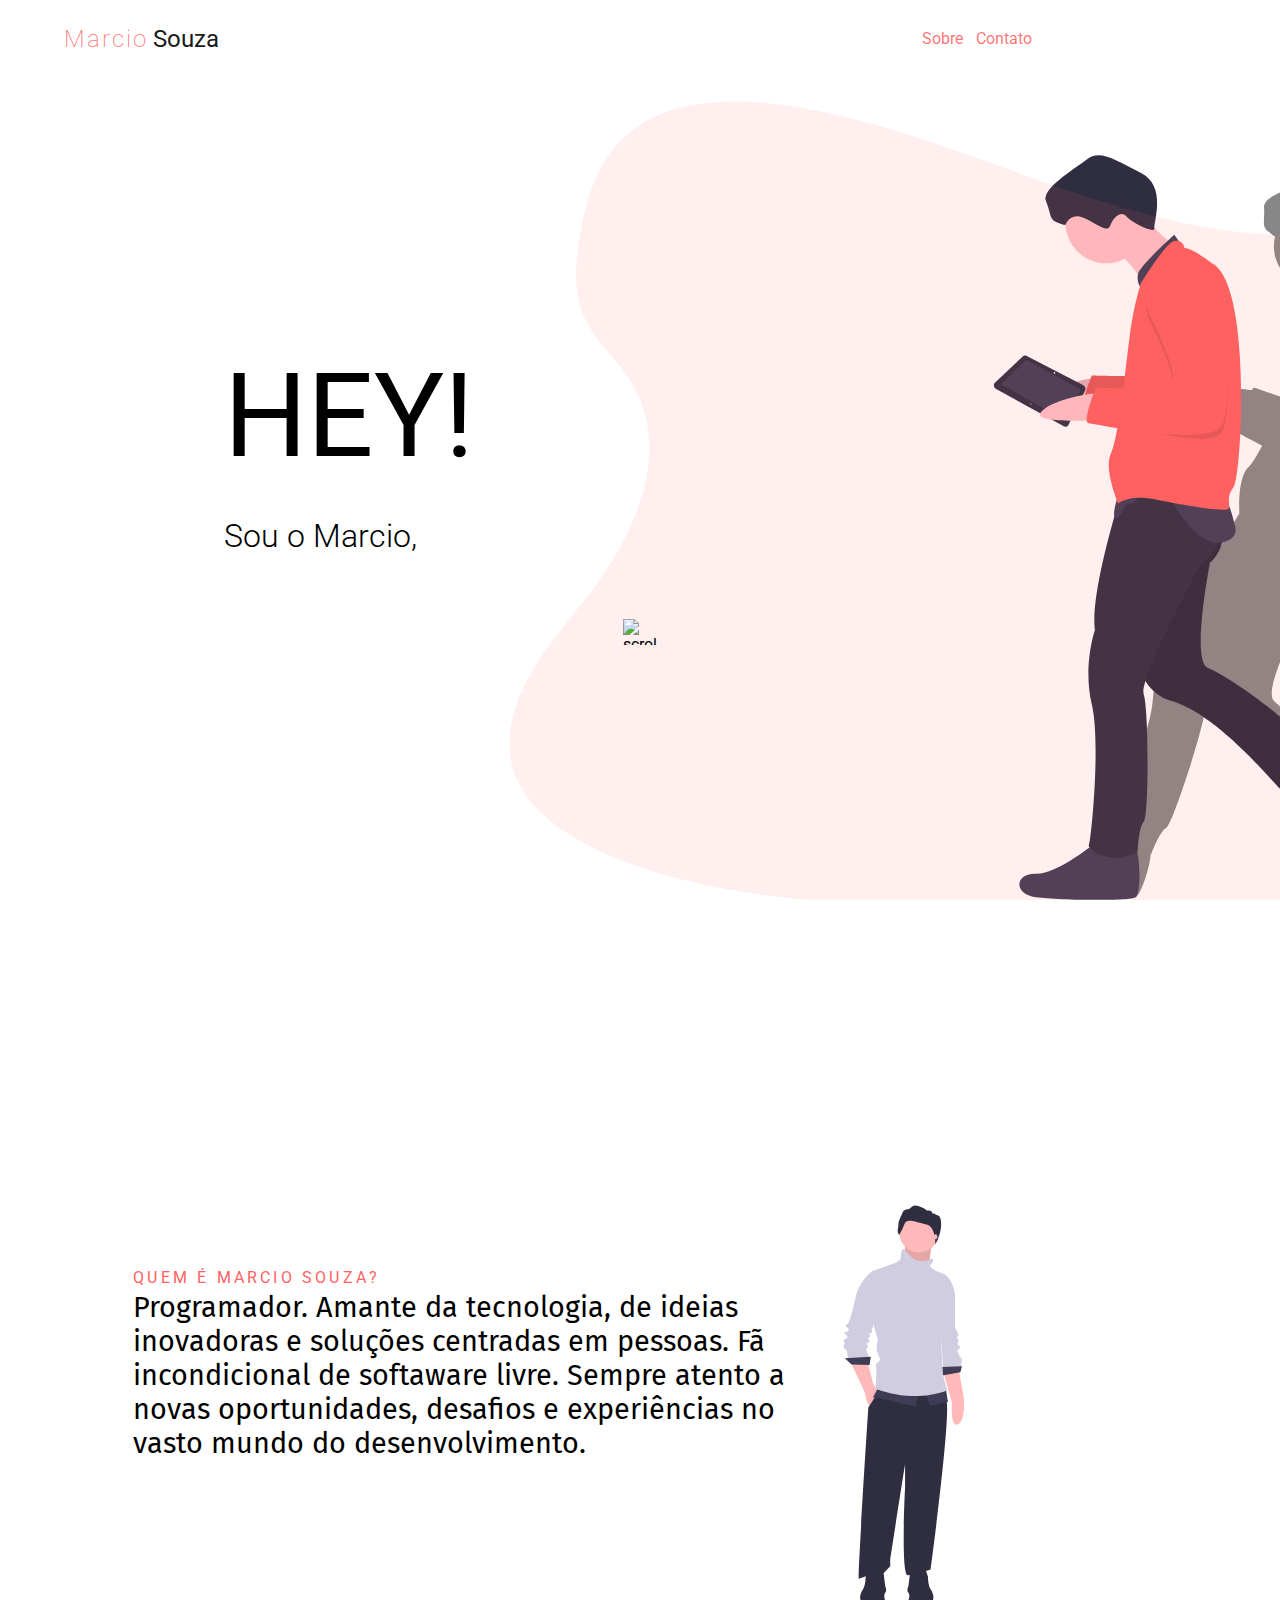
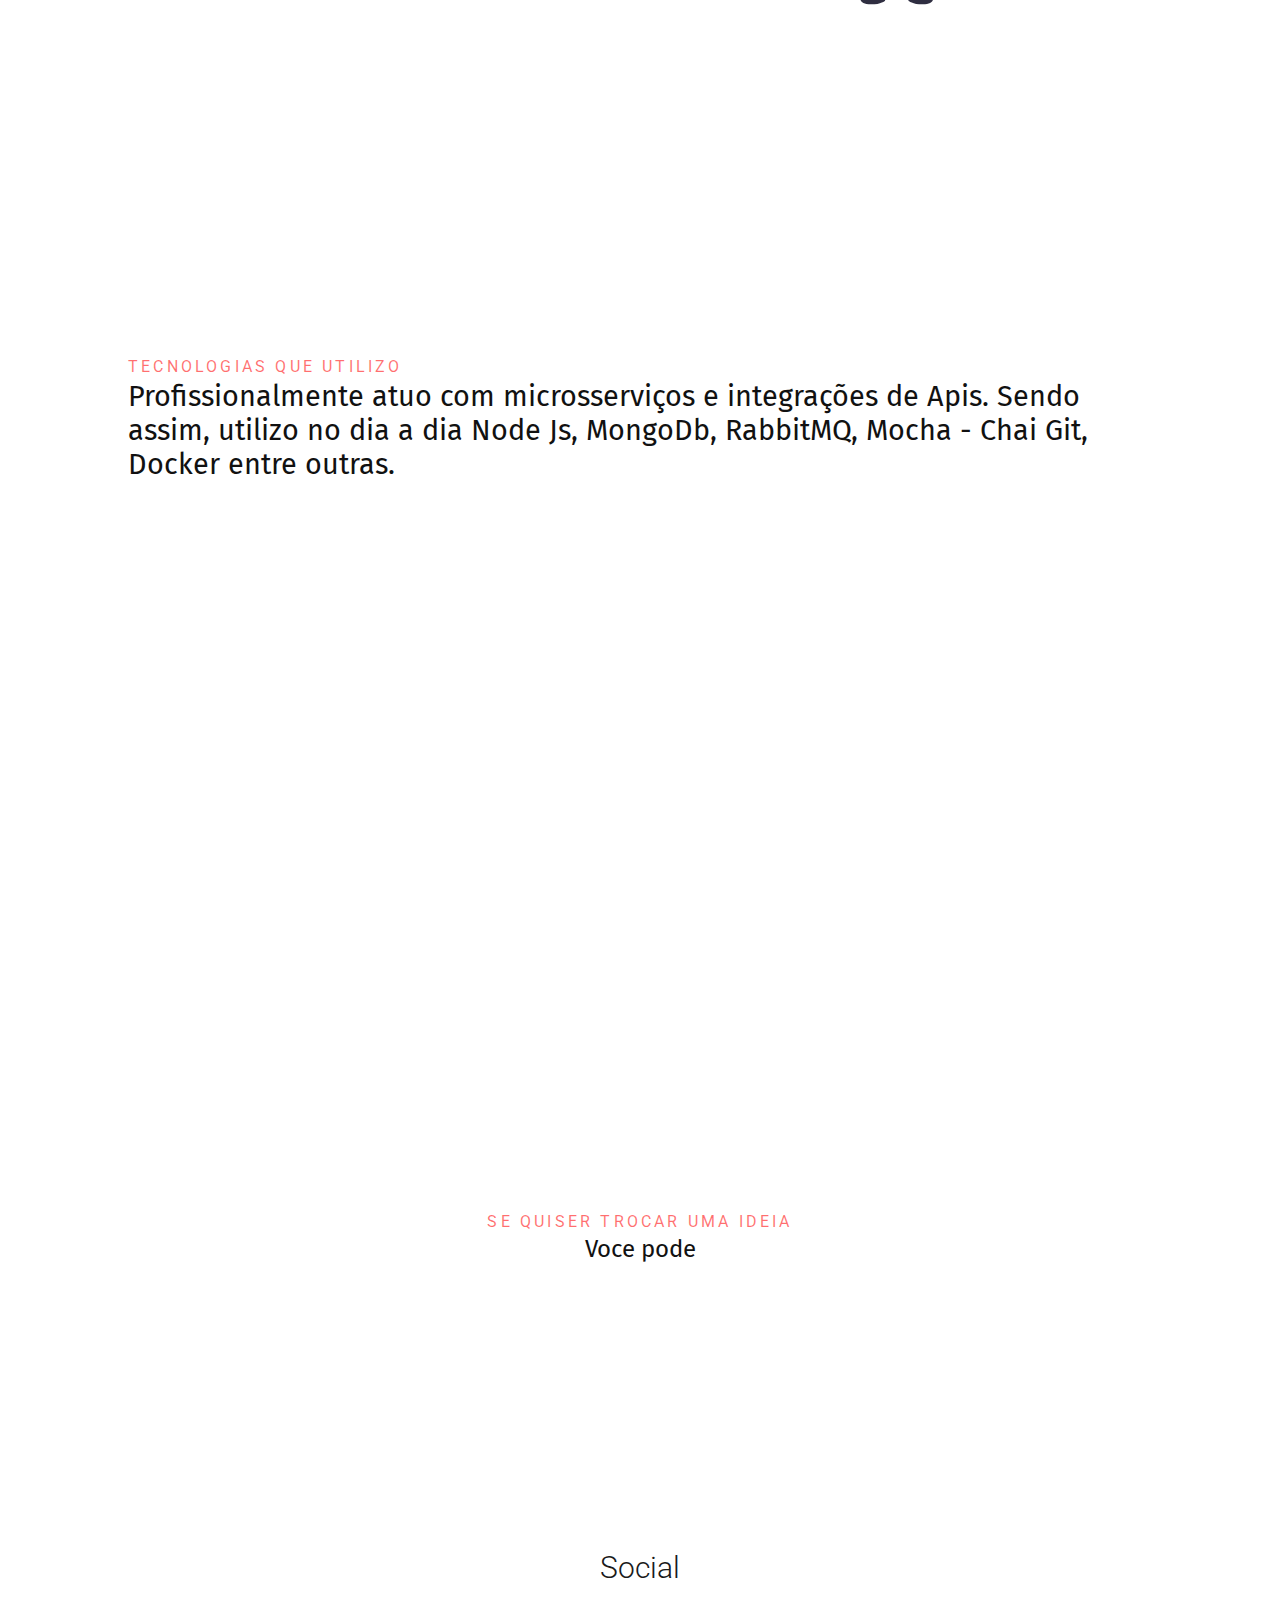
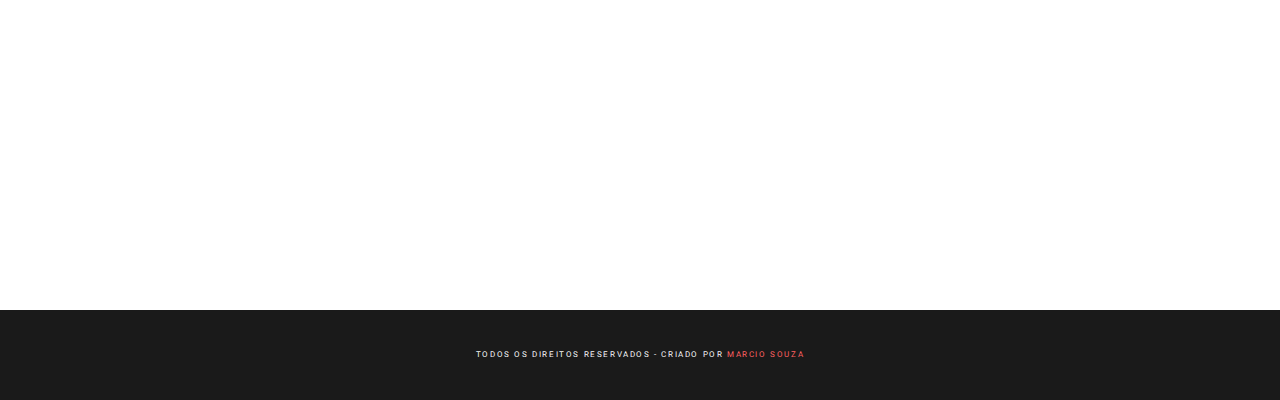
==== commit f9643ce3: "Remove curriculum page" ====
--- a/index.html
+++ b/index.html
@@ -119,7 +119,6 @@
                     <li id="exit" class="exit-btn hide-desktop">X</li>
                     <li><a class="useScrollToSection" href=".whoami">Sobre</a></li>
                     <li><a class="useScrollToSection" href="footer">Contato</a></li>
-                    <li><a href="curriculum.html">Curriculo</a></li>
                 </ul>
             </nav>
         </header>
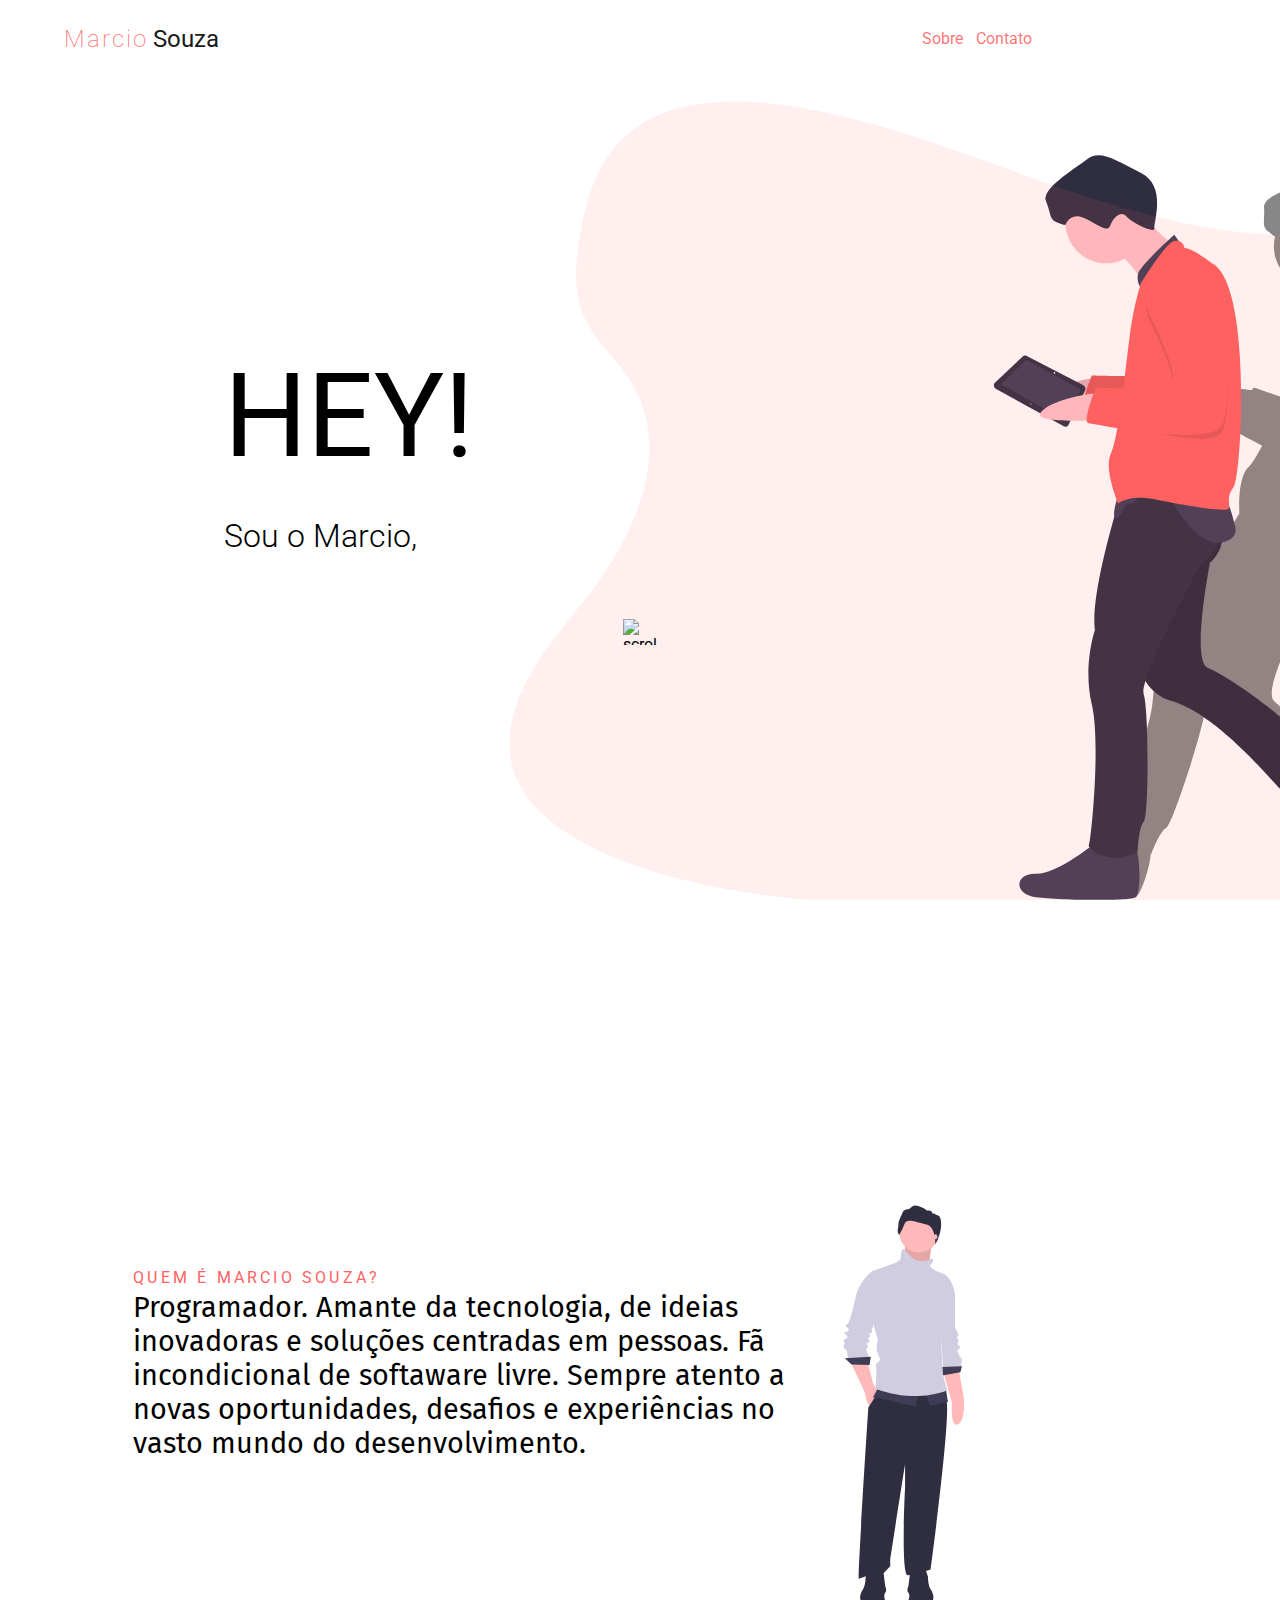
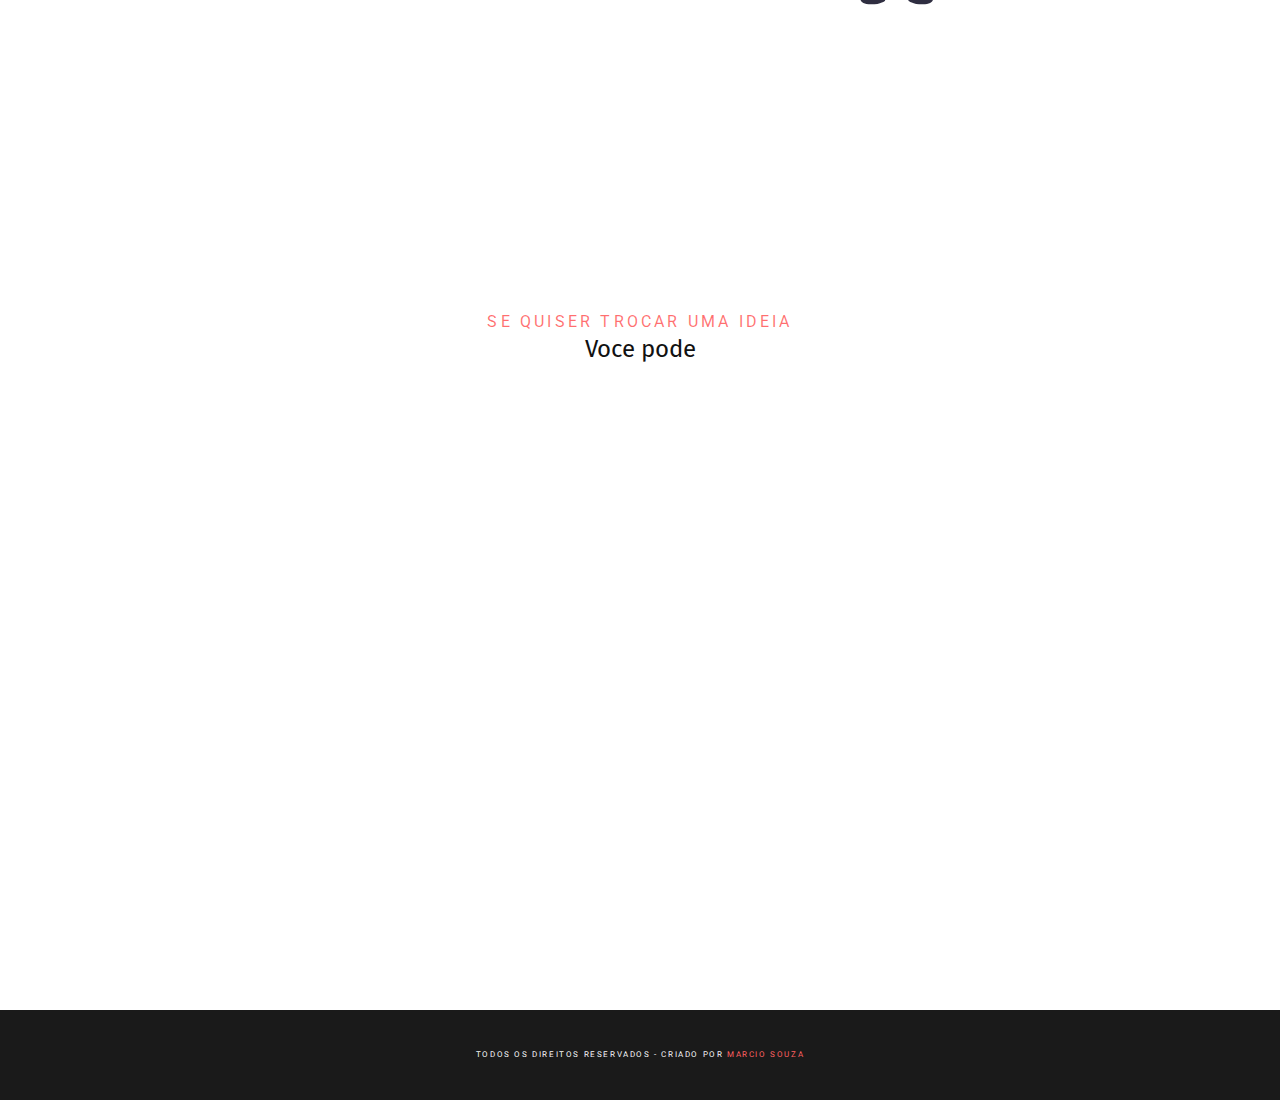
==== commit 2f0f3b8c: "Remove tech session" ====
--- a/index.html
+++ b/index.html
@@ -237,16 +237,6 @@
             </svg>
         </div>
     </div>
-
-    <div class="whythissite">
-        <div class="text-box">
-            <h6>Tecnologias que utilizo</h6>
-            <h1>Profissionalmente atuo com microsserviços e integrações de Apis. Sendo assim, utilizo no dia a dia Node
-                Js, MongoDb, RabbitMQ, Mocha - Chai
-                Git, Docker entre outras.</h1>
-        </div>
-    </div>
-
     <footer class="foot">
         <div class="haveanidea">
             <h6 class="main-color">Se quiser trocar uma ideia</h6>
@@ -254,14 +244,10 @@
         </div>
         <div class="social-media">
             <div>
-                <h3>Social</h3>
                 <div class="social-box">
-                    <a href="https://twitter.com/MarcioBugado" target="blank"><i class="fa fa-twitter"></i></a>
                     <a href="https://www.linkedin.com/in/marcio-souza-0431bb105" target="blank"><i
                             class="fa fa-linkedin"></i></a>
                     <a href="https://github.com/marcioabsouza" target="blank"><i class="fa fa-github"></i></a>
-                    <a href="https://api.whatsapp.com/send?phone=5553984595521&text=Opa!%20Tudo%20bem%3F%20Vi%20seu%20site%20e%20gostaria%20de%20trocar%20uma%20ideia!"
-                        target="blank"><i class="fa fa-whatsapp"></i></a>
                 </div>
             </div>
 
